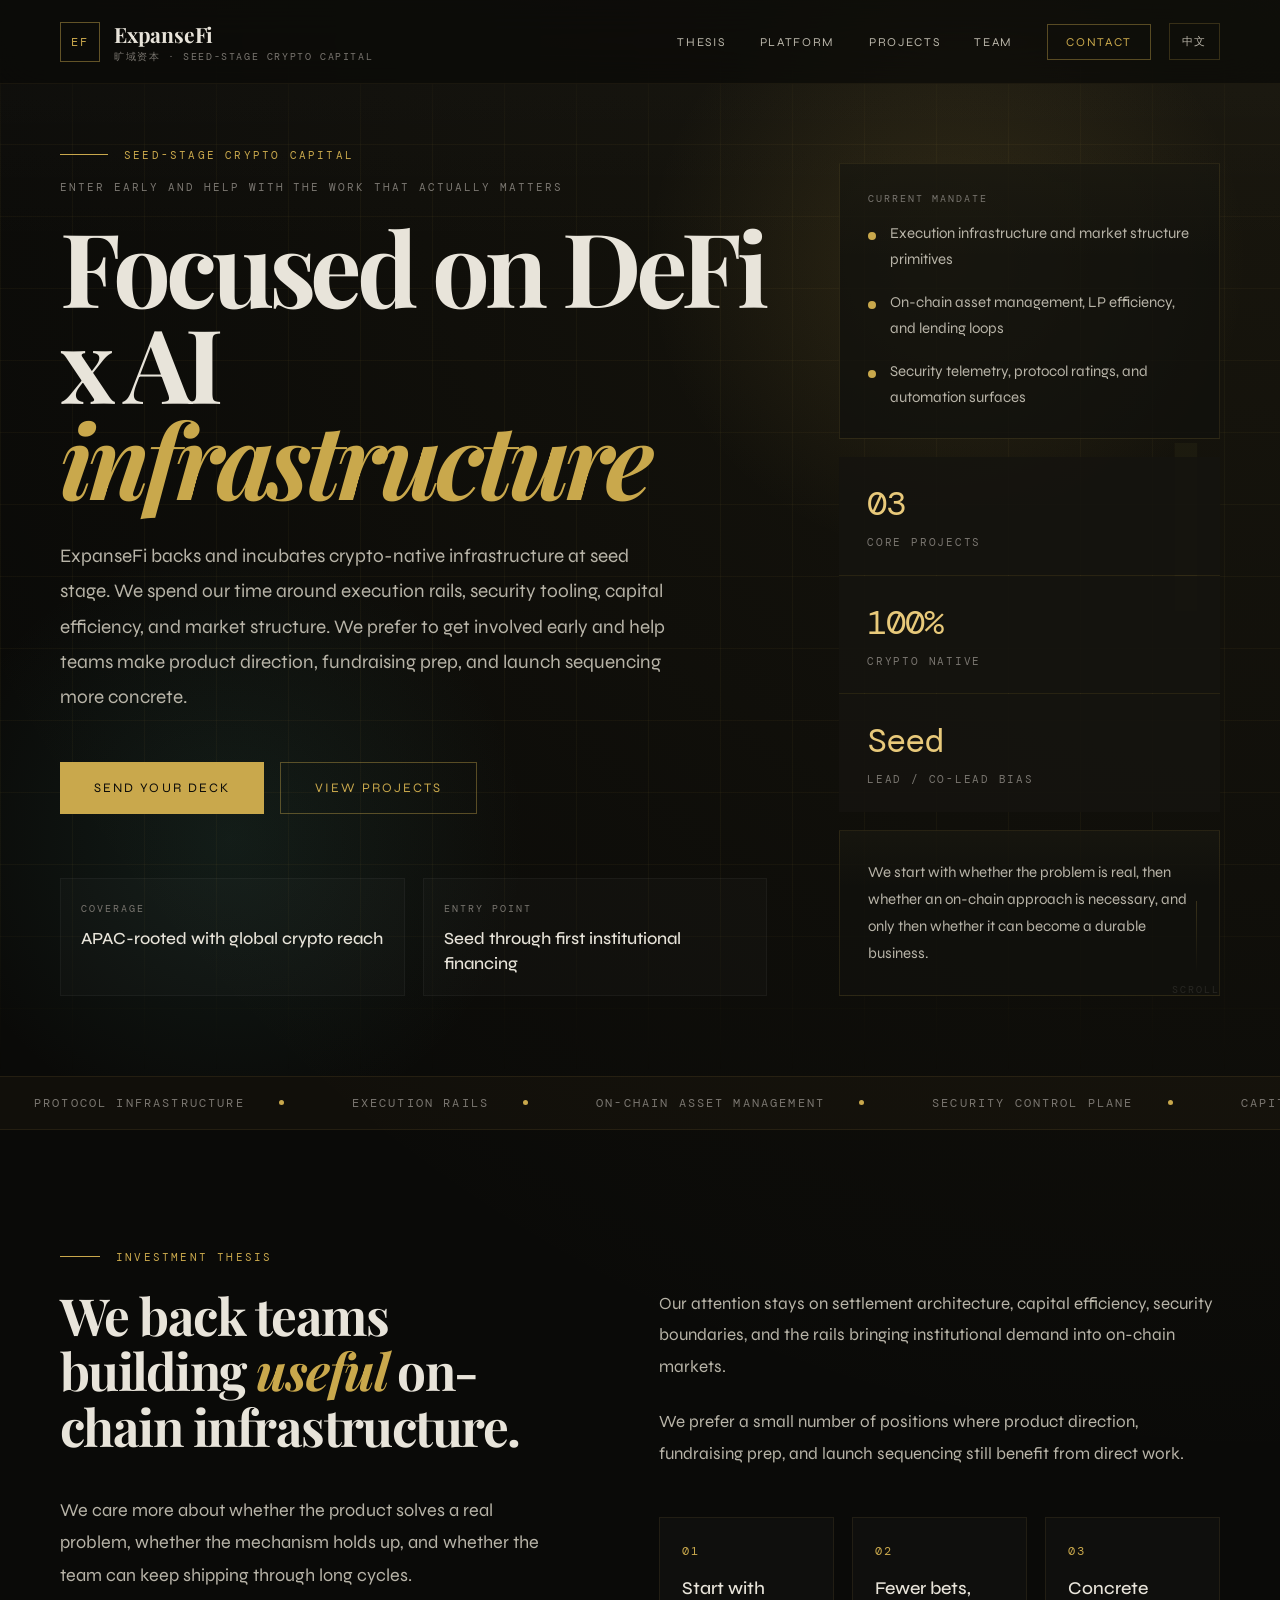
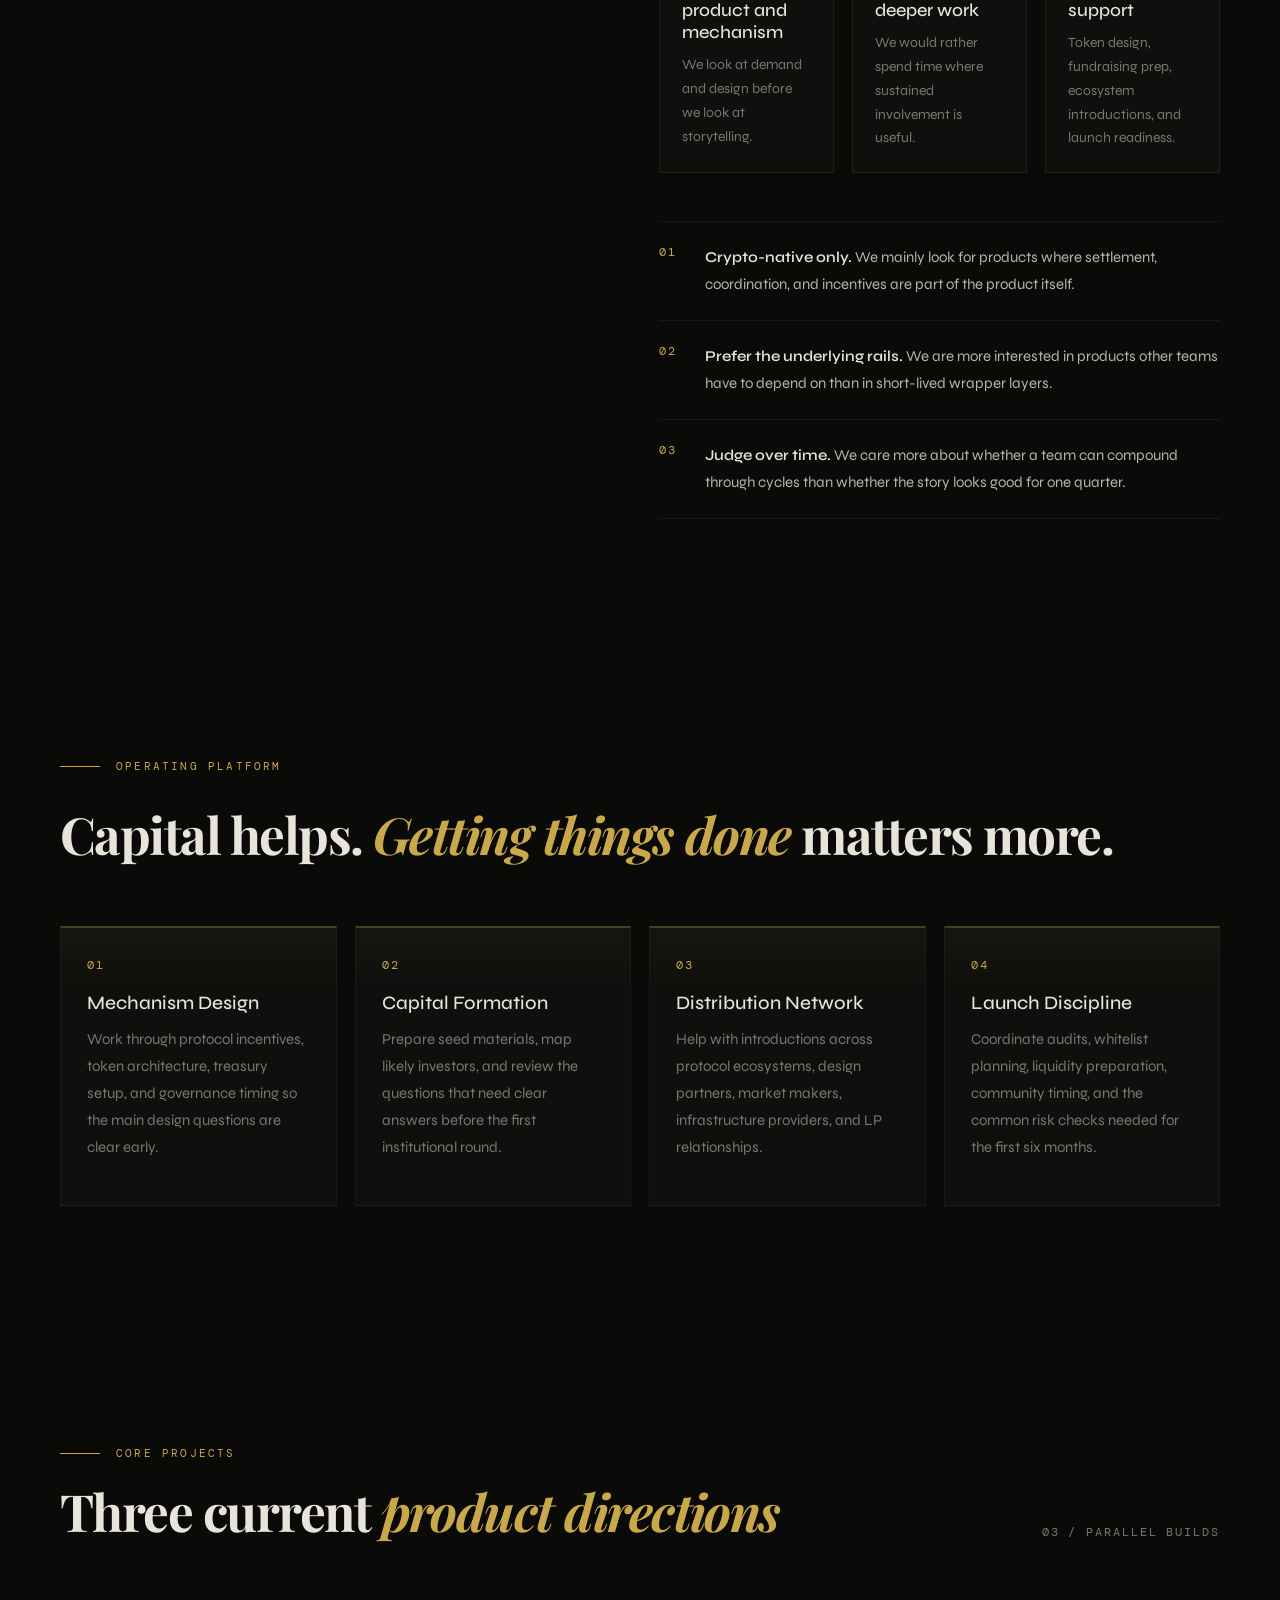
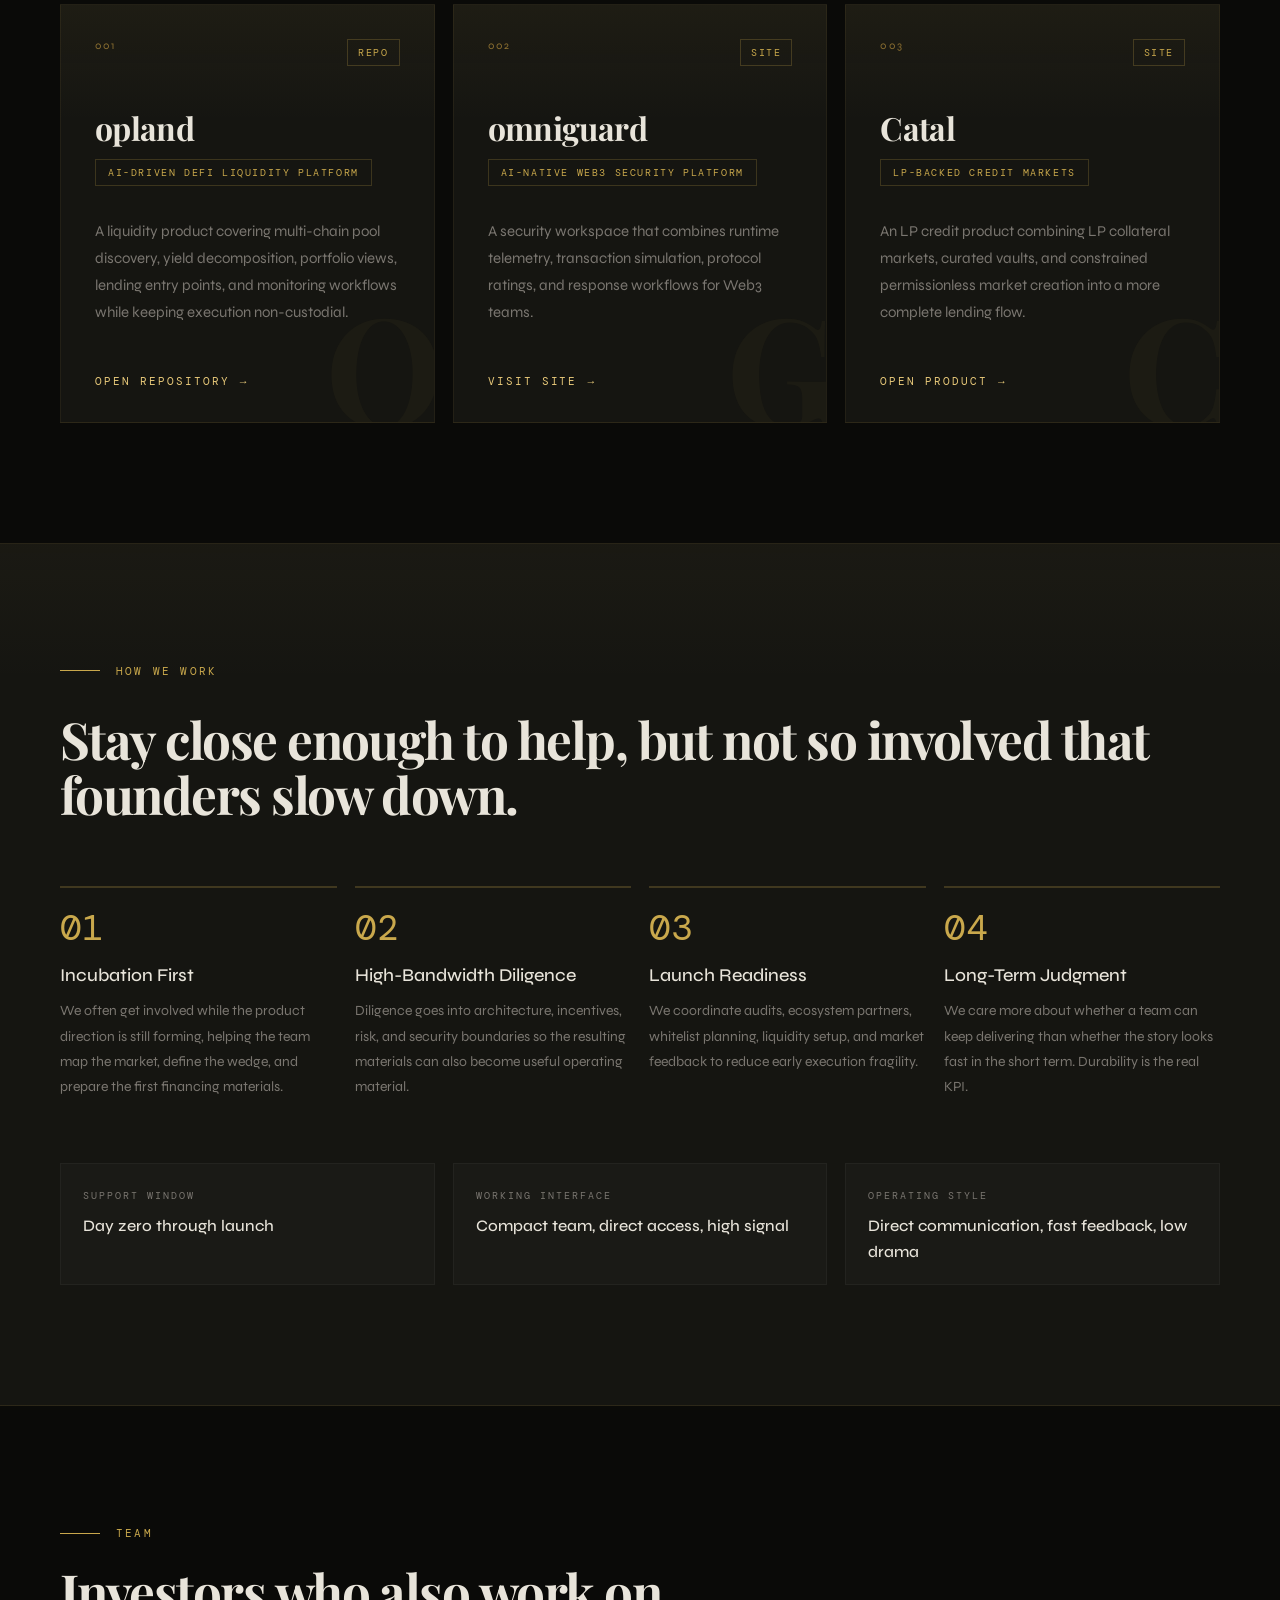
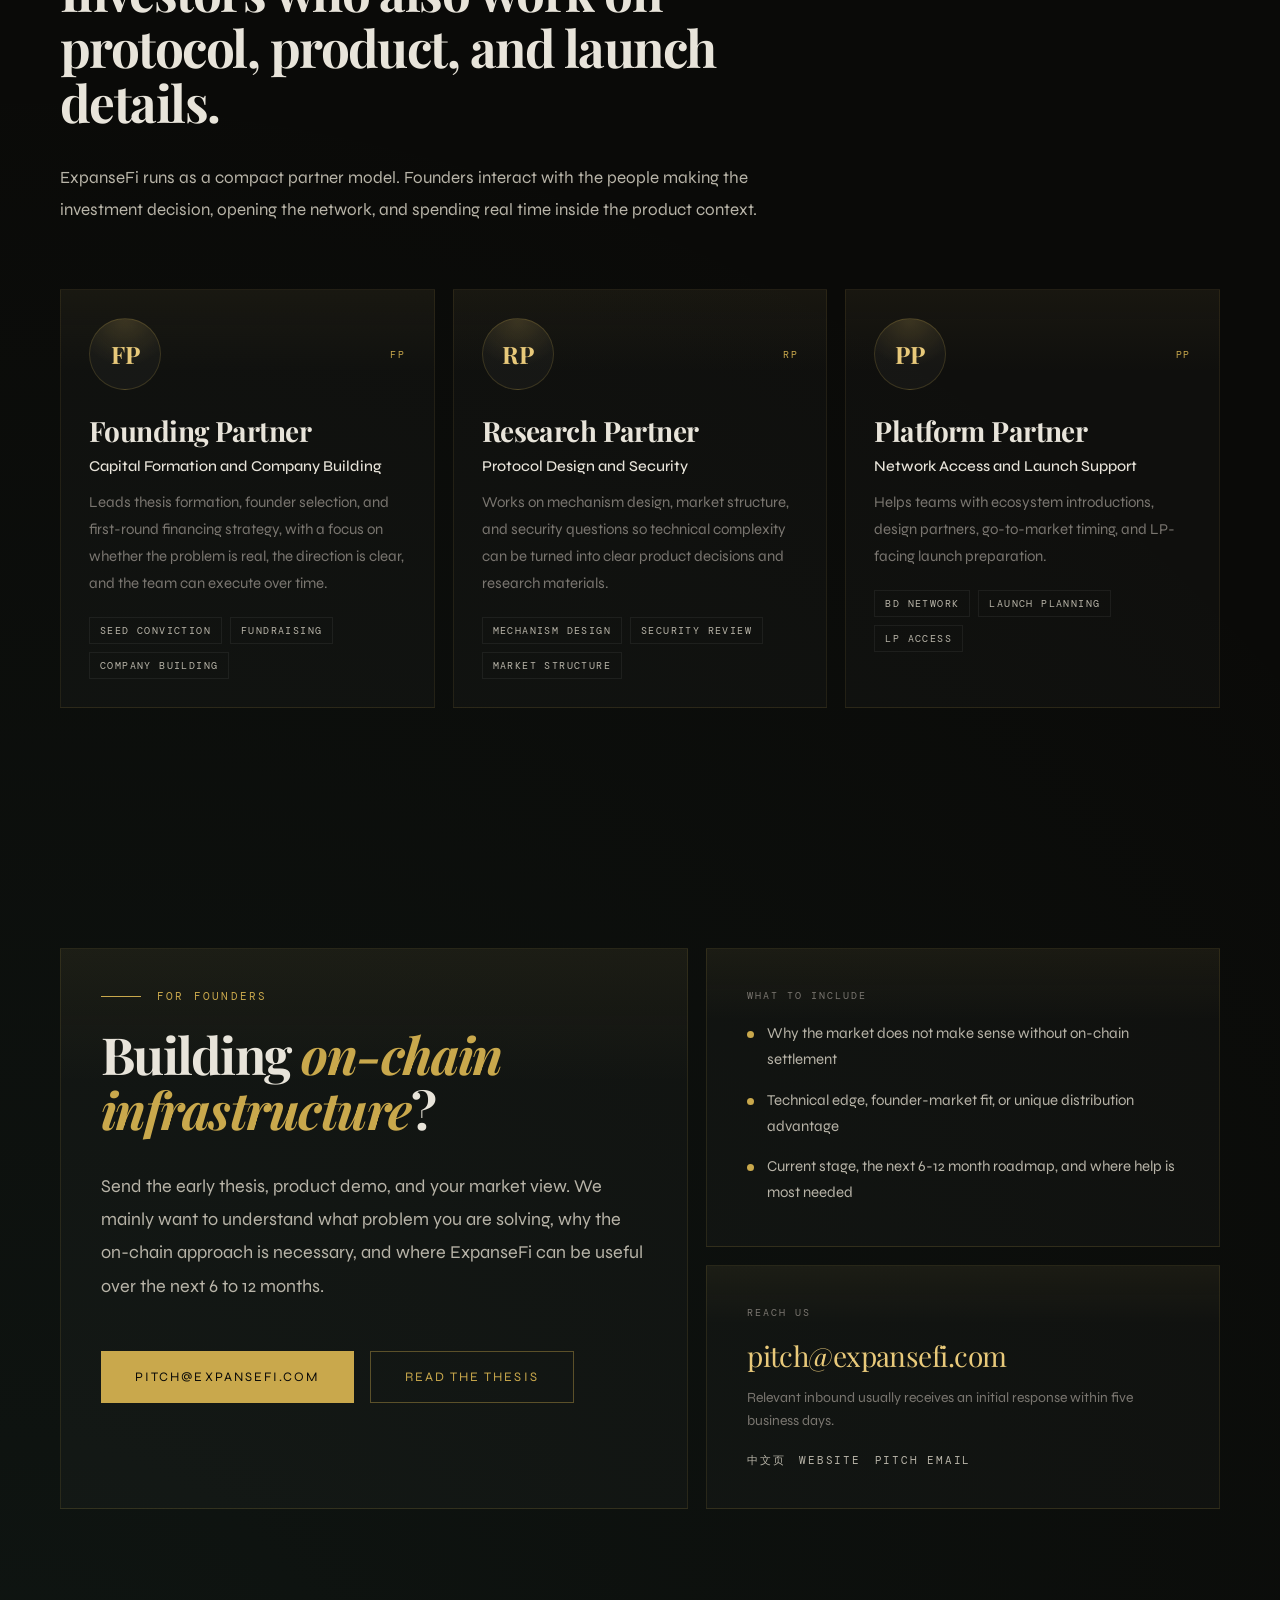
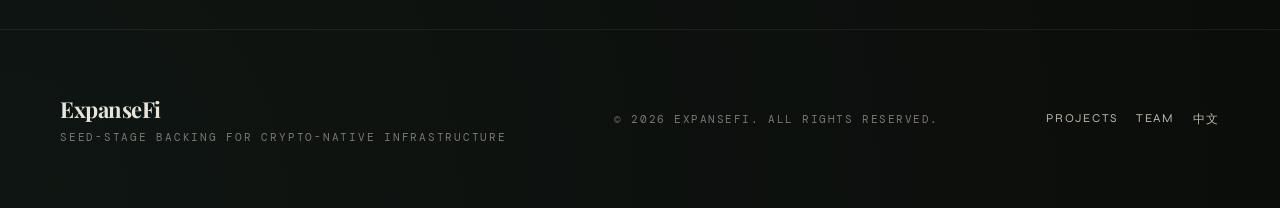
==== en/index.html @ fa027869 "Refine site copy and clean up english route" ====
<!DOCTYPE html>
<html lang="en">
<head>
  <meta charset="UTF-8" />
  <meta name="viewport" content="width=device-width, initial-scale=1.0" />
  <meta
    name="description"
    content="ExpanseFi is a seed-stage investor and incubation partner focused on crypto-native infrastructure, with a clear view on what it backs and how it helps."
  />
  <meta name="theme-color" content="#0A0A08" />
  <meta property="og:title" content="ExpanseFi | English Showcase" />
  <meta
    property="og:description"
    content="Seed-stage backing for crypto-native infrastructure, including focus areas, operating support, and core projects."
  />
  <meta property="og:type" content="website" />
  <meta property="og:url" content="https://www.expansefi.com/en/" />
  <meta name="twitter:card" content="summary_large_image" />
  <meta
    name="twitter:description"
    content="Seed-stage capital and operator support for crypto-native infrastructure founders from ExpanseFi."
  />
  <title>ExpanseFi | Seed-Stage Backing for Crypto-Native Infrastructure</title>
  <link rel="canonical" href="https://www.expansefi.com/en/" />
  <link rel="alternate" hreflang="zh-CN" href="https://www.expansefi.com/" />
  <link rel="alternate" hreflang="en" href="https://www.expansefi.com/en/" />
  <link rel="alternate" hreflang="x-default" href="https://www.expansefi.com/" />
  <link rel="icon" href="../favicon.svg" type="image/svg+xml" />
  <link rel="preconnect" href="https://fonts.googleapis.com" />
  <link rel="preconnect" href="https://fonts.gstatic.com" crossorigin />
  <link rel="stylesheet" href="../tokens.css" />
  <link rel="stylesheet" href="../global.css" />
  <link rel="stylesheet" href="../animations.css" />
</head>
<body>
  <div id="cursor" aria-hidden="true"></div>
  <div id="cursor-ring" aria-hidden="true"></div>

  <nav id="navbar" class="navbar" aria-label="Primary navigation">
    <a href="#hero" class="logo">
      <span class="logo-mark">EF</span>
      <span class="logo-text">
        <strong>ExpanseFi</strong>
        <small>旷域资本 · Seed-Stage Crypto Capital</small>
      </span>
    </a>

    <div class="nav-tools">
      <div class="nav-links" id="nav-links">
        <a href="#thesis" data-nav-link>Thesis</a>
        <a href="#platform" data-nav-link>Platform</a>
        <a href="#portfolio" data-nav-link>Projects</a>
        <a href="#team" data-nav-link>Team</a>
        <a href="#contact" class="nav-cta" data-nav-link>Contact</a>
      </div>
      <a href="../" class="lang-switch" lang="zh-CN">中文</a>
    </div>

    <button
      class="nav-hamburger"
      type="button"
      aria-label="Open menu"
      aria-controls="mobile-menu"
      aria-expanded="false"
      data-label-open="Open menu"
      data-label-close="Close menu"
    >
      <span></span>
      <span></span>
      <span></span>
    </button>
  </nav>

  <div class="mobile-menu" id="mobile-menu" hidden>
    <div class="mobile-menu-inner">
      <div class="mobile-menu-top">
        <span class="mobile-menu-label">Navigation</span>
        <button class="mobile-menu-close" type="button" aria-label="Close menu">Close</button>
      </div>
      <div class="mobile-menu-links">
        <a href="#thesis" data-mobile-link>Thesis</a>
        <a href="#platform" data-mobile-link>Platform</a>
        <a href="#portfolio" data-mobile-link>Projects</a>
        <a href="#team" data-mobile-link>Team</a>
        <a href="#contact" data-mobile-link>Contact</a>
      </div>
      <div class="mobile-menu-footer">
        <span class="mobile-menu-label">Language</span>
        <a href="../" class="mobile-menu-lang" lang="zh-CN">中文</a>
      </div>
    </div>
  </div>

  <main>
    <section id="hero" class="hero">
      <div class="hero-bg" aria-hidden="true"></div>
      <div class="hero-grid" aria-hidden="true"></div>
      <div class="hero-watermark" aria-hidden="true">Ⅰ</div>

      <div class="hero-shell">
        <div class="hero-copy">
          <div class="tag fade-in d1">Seed-Stage Crypto Capital</div>
          <p class="hero-kicker fade-in d1">Enter early and help with the work that actually matters</p>
          <h1 class="hero-title fade-in d2">
            Focused on DeFi x AI<br />
            <em>infrastructure</em>
          </h1>
          <p class="hero-lead fade-in d3">
            ExpanseFi backs and incubates crypto-native infrastructure at seed stage. We spend
            our time around execution rails, security tooling, capital efficiency, and market
            structure. We prefer to get involved early and help teams make product direction,
            fundraising prep, and launch sequencing more concrete.
          </p>

          <div class="hero-actions fade-in d4">
            <a href="#contact" class="btn-primary">Send Your Deck</a>
            <a href="#portfolio" class="btn-outline">View Projects</a>
          </div>

          <div class="hero-notes fade-in d5">
            <div class="hero-note">
              <span class="hero-note-label">Coverage</span>
              <strong>APAC-rooted with global crypto reach</strong>
            </div>
            <div class="hero-note">
              <span class="hero-note-label">Entry Point</span>
              <strong>Seed through first institutional financing</strong>
            </div>
          </div>
        </div>

        <aside class="hero-rail fade-in d4" aria-label="Current mandate">
          <div class="rail-panel">
            <div class="mini-label">Current Mandate</div>
            <ul class="focus-list">
              <li>Execution infrastructure and market structure primitives</li>
              <li>On-chain asset management, LP efficiency, and lending loops</li>
              <li>Security telemetry, protocol ratings, and automation surfaces</li>
            </ul>
          </div>

          <div class="hero-stats">
            <div class="stat">
              <span class="stat-num" data-portfolio-count>03</span>
              <span class="stat-label">Core Projects</span>
            </div>
            <div class="stat-divider" aria-hidden="true"></div>
            <div class="stat">
              <span class="stat-num">100%</span>
              <span class="stat-label">Crypto Native</span>
            </div>
            <div class="stat-divider" aria-hidden="true"></div>
            <div class="stat">
              <span class="stat-num">Seed</span>
              <span class="stat-label">Lead / Co-Lead Bias</span>
            </div>
          </div>

          <div class="rail-panel rail-panel-quote">
            <p>
              We start with whether the problem is real, then whether an on-chain approach is
              necessary, and only then whether it can become a durable business.
            </p>
          </div>
        </aside>
      </div>

      <div class="hero-scroll fade-in d5" aria-hidden="true">
        <div class="scroll-line"></div>
        <span>Scroll</span>
      </div>
    </section>

    <div class="marquee-wrap" aria-hidden="true">
      <div class="marquee-track" id="marquee-track"></div>
    </div>

    <section id="thesis" class="section thesis-section">
      <div class="section-label reveal">Investment Thesis</div>
      <div class="thesis-grid">
        <div class="thesis-left reveal">
          <h2>We back teams building <em>useful</em> on-chain infrastructure.</h2>
          <p class="thesis-pull">
            We care more about whether the product solves a real problem, whether the mechanism
            holds up, and whether the team can keep shipping through long cycles.
          </p>
        </div>

        <div class="thesis-right">
          <p class="reveal delay-1">
            Our attention stays on settlement architecture, capital efficiency, security boundaries,
            and the rails bringing institutional demand into on-chain markets.
          </p>
          <p class="reveal delay-2">
            We prefer a small number of positions where product direction, fundraising prep, and
            launch sequencing still benefit from direct work.
          </p>

          <div class="thesis-matrix">
            <article class="matrix-card reveal delay-1">
              <span class="matrix-num">01</span>
              <h3>Start with product and mechanism</h3>
              <p>We look at demand and design before we look at storytelling.</p>
            </article>
            <article class="matrix-card reveal delay-2">
              <span class="matrix-num">02</span>
              <h3>Fewer bets, deeper work</h3>
              <p>We would rather spend time where sustained involvement is useful.</p>
            </article>
            <article class="matrix-card reveal delay-3">
              <span class="matrix-num">03</span>
              <h3>Concrete support</h3>
              <p>Token design, fundraising prep, ecosystem introductions, and launch readiness.</p>
            </article>
          </div>

          <div class="principles reveal">
            <div class="principle">
              <span class="pnum">01</span>
              <span class="ptext">
                <strong>Crypto-native only.</strong> We mainly look for products where settlement,
                coordination, and incentives are part of the product itself.
              </span>
            </div>
            <div class="principle">
              <span class="pnum">02</span>
              <span class="ptext">
                <strong>Prefer the underlying rails.</strong> We are more interested in products
                other teams have to depend on than in short-lived wrapper layers.
              </span>
            </div>
            <div class="principle">
              <span class="pnum">03</span>
              <span class="ptext">
                <strong>Judge over time.</strong> We care more about whether a team can compound
                through cycles than whether the story looks good for one quarter.
              </span>
            </div>
          </div>
        </div>
      </div>
    </section>

    <section id="platform" class="section platform-section">
      <div class="platform-header">
        <div class="section-label reveal">Operating Platform</div>
        <h2 class="section-title reveal">
          Capital helps. <em>Getting things done</em> matters more.
        </h2>
      </div>

      <div class="platform-grid">
        <article class="platform-card reveal">
          <span class="platform-num">01</span>
          <h3>Mechanism Design</h3>
          <p>Work through protocol incentives, token architecture, treasury setup, and governance timing so the main design questions are clear early.</p>
        </article>
        <article class="platform-card reveal delay-1">
          <span class="platform-num">02</span>
          <h3>Capital Formation</h3>
          <p>Prepare seed materials, map likely investors, and review the questions that need clear answers before the first institutional round.</p>
        </article>
        <article class="platform-card reveal delay-2">
          <span class="platform-num">03</span>
          <h3>Distribution Network</h3>
          <p>Help with introductions across protocol ecosystems, design partners, market makers, infrastructure providers, and LP relationships.</p>
        </article>
        <article class="platform-card reveal delay-3">
          <span class="platform-num">04</span>
          <h3>Launch Discipline</h3>
          <p>Coordinate audits, whitelist planning, liquidity preparation, community timing, and the common risk checks needed for the first six months.</p>
        </article>
      </div>
    </section>

    <section id="portfolio" class="section portfolio-section">
      <div class="portfolio-header">
        <div>
          <div class="section-label reveal">Core Projects</div>
          <h2 class="reveal">Three current <em>product directions</em></h2>
        </div>
        <span class="portfolio-count reveal" data-portfolio-summary>03 / Parallel Builds</span>
      </div>
      <div class="portfolio-grid" id="portfolio-grid"></div>
    </section>

    <section id="approach" class="section approach-section">
      <div class="approach-header">
        <div class="section-label reveal">How We Work</div>
        <h2 class="section-title reveal">
          Stay close enough to help, but not so involved that founders slow down.
        </h2>
      </div>

      <div class="approach-grid" id="approach-grid"></div>

      <div class="support-strip reveal">
        <div class="support-card">
          <span class="support-label">Support Window</span>
          <strong>Day zero through launch</strong>
        </div>
        <div class="support-card">
          <span class="support-label">Working Interface</span>
          <strong>Compact team, direct access, high signal</strong>
        </div>
        <div class="support-card">
          <span class="support-label">Operating Style</span>
          <strong>Direct communication, fast feedback, low drama</strong>
        </div>
      </div>
    </section>

    <section id="team" class="section team-section">
      <div class="team-header">
        <div class="section-label reveal">Team</div>
        <h2 class="section-title reveal">Investors who also work on protocol, product, and launch details.</h2>
        <p class="team-copy reveal delay-1">
          ExpanseFi runs as a compact partner model. Founders interact with the people making
          the investment decision, opening the network, and spending real time inside the product context.
        </p>
      </div>
      <div class="team-grid" id="team-grid"></div>
    </section>

    <section id="contact" class="section contact-section">
      <div class="contact-panel reveal">
        <div class="section-label">For Founders</div>
        <h2 class="section-title">
          Building <em>on-chain infrastructure</em>?
        </h2>
        <p class="contact-copy">
          Send the early thesis, product demo, and your market view. We mainly want to understand
          what problem you are solving, why the on-chain approach is necessary, and where ExpanseFi
          can be useful over the next 6 to 12 months.
        </p>
        <div class="contact-actions">
          <a href="mailto:pitch@expansefi.com" class="btn-primary">pitch@expansefi.com</a>
          <a href="#thesis" class="btn-outline">Read the Thesis</a>
        </div>
      </div>

      <aside class="contact-sidebar reveal delay-1">
        <div class="contact-card">
          <div class="mini-label">What To Include</div>
          <ul class="contact-list">
            <li>Why the market does not make sense without on-chain settlement</li>
            <li>Technical edge, founder-market fit, or unique distribution advantage</li>
            <li>Current stage, the next 6-12 month roadmap, and where help is most needed</li>
          </ul>
        </div>

        <div class="contact-card">
          <div class="mini-label">Reach Us</div>
          <a class="contact-mail" href="mailto:pitch@expansefi.com">pitch@expansefi.com</a>
          <p class="contact-meta">
            Relevant inbound usually receives an initial response within five business days.
          </p>
          <div class="contact-links">
            <a href="../">中文页</a>
            <a href="https://www.expansefi.com/en/" target="_blank" rel="noopener noreferrer">Website</a>
            <a href="mailto:pitch@expansefi.com">Pitch Email</a>
          </div>
        </div>
      </aside>
    </section>
  </main>

  <footer>
    <div class="footer-brand">
      <div class="footer-logo">ExpanseFi</div>
      <p class="footer-tagline">Seed-stage backing for crypto-native infrastructure</p>
    </div>
    <div class="footer-copy">© <span data-current-year></span> ExpanseFi. All rights reserved.</div>
    <div class="footer-links">
      <a href="#portfolio">Projects</a>
      <a href="#team">Team</a>
      <a href="../">中文</a>
    </div>
  </footer>

  <script src="../cursor.js" defer></script>
  <script src="../marquee.js" defer></script>
  <script src="../portfolio.js" defer></script>
  <script src="../approach.js" defer></script>
  <script src="../team.js" defer></script>
  <script src="../scroll.js" defer></script>
</body>
</html>
---- tokens.css ----
:root {
  /* Colors */
  --gold: #c9a84c;
  --gold-light: #e8c97a;
  --gold-dim: #8a6e30;
  --gold-subtle: rgba(201, 168, 76, 0.12);
  --gold-hover: rgba(201, 168, 76, 0.24);
  --ink: #0a0a08;
  --ink-2: #151511;
  --ink-3: #1d1d18;
  --ink-4: #292922;
  --text-primary: #e8e4da;
  --text-muted: #b8b4a8;
  --text-dim: #7a7670;
  --accent-teal: #4a9b8a;

  /* Typography */
  --font-display: "Playfair Display", Georgia, serif;
  --font-sans: "Syne", "Helvetica Neue", Helvetica, Arial, sans-serif;
  --font-mono: "DM Mono", "SFMono-Regular", "Fira Code", monospace;

  /* Layout */
  --container-max: 1280px;
  --section-pad-x: 60px;
  --nav-height: 84px;

  /* Spacing */
  --space-1: 8px;
  --space-2: 16px;
  --space-3: 24px;
  --space-4: 32px;
  --space-5: 40px;
  --space-6: 48px;
  --space-8: 64px;
  --space-10: 80px;
  --space-12: 96px;
  --space-15: 120px;
  --space-20: 160px;

  /* Borders */
  --border-subtle: 1px solid rgba(201, 168, 76, 0.1);
  --border-dim: 1px solid rgba(201, 168, 76, 0.2);
  --border-mid: 1px solid rgba(255, 255, 255, 0.06);

  /* Motion */
  --ease-out: cubic-bezier(0.16, 1, 0.3, 1);
  --ease-in: cubic-bezier(0.55, 0, 1, 0.45);
  --duration-fast: 0.15s;
  --duration-base: 0.25s;
  --duration-slow: 0.45s;
}

@media (max-width: 1024px) {
  :root {
    --section-pad-x: 40px;
  }
}

@media (max-width: 768px) {
  :root {
    --section-pad-x: 24px;
    --nav-height: 72px;
  }
}
---- global.css ----
/* ============================================
   EXPANSEFI — Global Styles
   ============================================ */

@import url('https://fonts.googleapis.com/css2?family=Playfair+Display:ital,wght@0,500;0,700;1,400;1,700&family=DM+Mono:wght@300;400;500&family=Syne:wght@400;500;700;800&display=swap');

/* Reset */
*,
*::before,
*::after {
  margin: 0;
  padding: 0;
  box-sizing: border-box;
}

html {
  font-size: 16px;
  scroll-behavior: smooth;
}

body {
  background:
    radial-gradient(circle at top right, rgba(201, 168, 76, 0.08), transparent 22%),
    radial-gradient(circle at bottom left, rgba(74, 155, 138, 0.08), transparent 26%),
    var(--ink);
  color: var(--text-primary);
  font-family: var(--font-sans);
  min-height: 100vh;
  overflow-x: hidden;
  cursor: none;
  -webkit-font-smoothing: antialiased;
  text-rendering: optimizeLegibility;
}

body.menu-open {
  overflow: hidden;
}

a {
  color: inherit;
  text-decoration: none;
}

img {
  display: block;
  max-width: 100%;
}

button,
input,
textarea,
select {
  font: inherit;
}

button {
  background: none;
  border: none;
  cursor: none;
}

main {
  position: relative;
  z-index: 1;
}

section[id] {
  scroll-margin-top: calc(var(--nav-height) + 32px);
}

/* Shared */
.section {
  width: min(100%, var(--container-max));
  margin: 0 auto;
  padding: var(--space-15) var(--section-pad-x);
}

.section-label,
.tag,
.mini-label,
.support-label,
.hero-note-label {
  font-family: var(--font-mono);
  text-transform: uppercase;
  letter-spacing: 0.2em;
}

.section-label {
  display: flex;
  align-items: center;
  gap: 16px;
  margin-bottom: var(--space-3);
  color: var(--gold);
  font-size: 11px;
}

.section-label::before {
  content: "";
  width: 40px;
  height: 1px;
  background: var(--gold);
}

.section-title {
  font-family: var(--font-display);
  font-size: clamp(38px, 4vw, 58px);
  font-weight: 700;
  letter-spacing: -0.03em;
  line-height: 1.08;
}

.section-title em {
  color: var(--gold);
  font-style: italic;
}

.mini-label,
.support-label,
.hero-note-label {
  color: var(--text-dim);
  font-size: 10px;
}

/* Cursor */
#cursor,
#cursor-ring {
  position: fixed;
  left: 0;
  top: 0;
  pointer-events: none;
  z-index: 9999;
}

#cursor {
  width: 10px;
  height: 10px;
  border-radius: 50%;
  background: var(--gold);
  mix-blend-mode: difference;
  transition: transform var(--duration-fast) ease;
}

#cursor-ring {
  width: 36px;
  height: 36px;
  border: 1px solid var(--gold);
  border-radius: 50%;
  opacity: 0.55;
  z-index: 9998;
  transition:
    transform var(--duration-base) ease,
    opacity var(--duration-base) ease,
    border-color var(--duration-base) ease;
}

/* Navigation */
.navbar {
  position: fixed;
  inset: 0 0 auto;
  z-index: 100;
  height: var(--nav-height);
  padding: 0 var(--section-pad-x);
  display: flex;
  align-items: center;
  justify-content: space-between;
  background: rgba(10, 10, 8, 0.72);
  border-bottom: 1px solid rgba(201, 168, 76, 0.08);
  backdrop-filter: blur(26px);
  -webkit-backdrop-filter: blur(26px);
}

.logo {
  display: inline-flex;
  align-items: center;
  gap: 14px;
}

.logo-mark {
  width: 40px;
  height: 40px;
  border: 1px solid rgba(201, 168, 76, 0.46);
  display: inline-flex;
  align-items: center;
  justify-content: center;
  color: var(--gold);
  font-family: var(--font-mono);
  font-size: 12px;
  letter-spacing: 0.16em;
}

.logo-text {
  display: flex;
  flex-direction: column;
  gap: 2px;
}

.logo-text strong {
  font-family: var(--font-display);
  font-size: 21px;
  font-weight: 700;
  letter-spacing: -0.01em;
}

.logo-text small {
  color: var(--text-dim);
  font-family: var(--font-mono);
  font-size: 10px;
  letter-spacing: 0.16em;
  text-transform: uppercase;
}

.nav-links {
  display: flex;
  align-items: center;
  gap: 34px;
}

.nav-tools {
  display: flex;
  align-items: center;
  gap: 18px;
}

.nav-links a,
.mobile-menu-links a,
.footer-links a {
  color: var(--text-muted);
  font-size: 12px;
  letter-spacing: 0.14em;
  text-transform: uppercase;
  transition:
    color var(--duration-base),
    opacity var(--duration-base),
    border-color var(--duration-base),
    background var(--duration-base);
}

.nav-links a:hover,
.nav-links a.is-active,
.mobile-menu-links a:hover,
.footer-links a:hover {
  color: var(--gold);
}

.nav-cta {
  padding: 10px 18px;
  border: 1px solid rgba(201, 168, 76, 0.4);
  color: var(--gold) !important;
}

.nav-cta:hover,
.nav-cta.is-active {
  background: rgba(201, 168, 76, 0.08);
}

.lang-switch,
.mobile-menu-lang {
  display: inline-flex;
  align-items: center;
  justify-content: center;
  min-width: 48px;
  padding: 10px 12px;
  border: 1px solid rgba(201, 168, 76, 0.22);
  color: var(--text-muted);
  font-family: var(--font-mono);
  font-size: 11px;
  letter-spacing: 0.14em;
  text-transform: uppercase;
  transition:
    color var(--duration-base),
    border-color var(--duration-base),
    background var(--duration-base);
}

.lang-switch:hover,
.mobile-menu-lang:hover {
  color: var(--gold);
  border-color: rgba(201, 168, 76, 0.48);
  background: rgba(201, 168, 76, 0.06);
}

.nav-hamburger {
  display: none;
  flex-direction: column;
  gap: 5px;
  width: 38px;
  height: 38px;
  align-items: center;
  justify-content: center;
}

.nav-hamburger span {
  width: 20px;
  height: 1.5px;
  background: var(--text-primary);
  transition:
    transform var(--duration-base) var(--ease-out),
    opacity var(--duration-base) var(--ease-out);
}

.nav-hamburger[aria-expanded="true"] span:nth-child(1) {
  transform: translateY(6.5px) rotate(45deg);
}

.nav-hamburger[aria-expanded="true"] span:nth-child(2) {
  opacity: 0;
}

.nav-hamburger[aria-expanded="true"] span:nth-child(3) {
  transform: translateY(-6.5px) rotate(-45deg);
}

.mobile-menu {
  position: fixed;
  inset: var(--nav-height) 0 0;
  z-index: 95;
  padding: 0 var(--section-pad-x) var(--space-6);
  background:
    linear-gradient(180deg, rgba(201, 168, 76, 0.04), transparent 18%),
    rgba(10, 10, 8, 0.985);
  border-top: 1px solid rgba(201, 168, 76, 0.08);
  backdrop-filter: blur(18px);
  -webkit-backdrop-filter: blur(18px);
}

.mobile-menu[hidden] {
  display: none;
}

.mobile-menu-inner {
  height: 100%;
  padding: 24px 0 0;
  display: flex;
  flex-direction: column;
  gap: 36px;
}

.mobile-menu-top {
  display: flex;
  align-items: center;
  justify-content: space-between;
}

.mobile-menu-label,
.mobile-menu-close {
  color: var(--text-dim);
  font-family: var(--font-mono);
  font-size: 11px;
  letter-spacing: 0.16em;
  text-transform: uppercase;
}

.mobile-menu-links {
  display: grid;
  gap: 18px;
}

.mobile-menu-links a {
  font-family: var(--font-display);
  font-size: clamp(34px, 8vw, 48px);
  letter-spacing: -0.02em;
  text-transform: none;
  color: var(--text-primary);
}

.mobile-menu-footer {
  margin-top: auto;
  padding-top: 24px;
  border-top: 1px solid rgba(201, 168, 76, 0.08);
  display: flex;
  align-items: center;
  justify-content: space-between;
  gap: 16px;
}

/* Hero */
.hero {
  position: relative;
  min-height: 100vh;
  padding: calc(var(--nav-height) + 56px) var(--section-pad-x) var(--space-10);
  display: flex;
  align-items: stretch;
  overflow: clip;
}

.hero-bg {
  position: absolute;
  inset: 0;
  background:
    radial-gradient(circle at 74% 24%, rgba(201, 168, 76, 0.14), transparent 24%),
    radial-gradient(circle at 18% 78%, rgba(74, 155, 138, 0.12), transparent 22%),
    linear-gradient(180deg, rgba(255, 255, 255, 0.02), transparent 24%);
  pointer-events: none;
}

.hero-grid {
  position: absolute;
  inset: 0;
  background-image:
    linear-gradient(rgba(201, 168, 76, 0.05) 1px, transparent 1px),
    linear-gradient(90deg, rgba(201, 168, 76, 0.05) 1px, transparent 1px);
  background-size: 72px 72px;
  mask-image: linear-gradient(180deg, transparent 0%, black 14%, black 82%, transparent 100%);
  pointer-events: none;
}

.hero-watermark {
  position: absolute;
  right: max(var(--section-pad-x), calc((100vw - var(--container-max)) / 2 + var(--section-pad-x)));
  top: 48%;
  transform: translateY(-50%);
  font-family: var(--font-display);
  font-size: clamp(180px, 18vw, 280px);
  line-height: 1;
  color: rgba(201, 168, 76, 0.05);
  pointer-events: none;
}

.hero-shell {
  position: relative;
  z-index: 1;
  width: min(100%, var(--container-max));
  margin: 0 auto;
  display: grid;
  grid-template-columns: minmax(0, 1.3fr) minmax(320px, 0.7fr);
  align-items: end;
  gap: 72px;
}

.hero-copy {
  max-width: 760px;
}

.tag {
  display: inline-flex;
  align-items: center;
  gap: 16px;
  margin-bottom: 18px;
  color: var(--gold);
  font-size: 11px;
}

.tag::before {
  content: "";
  width: 48px;
  height: 1px;
  background: var(--gold);
}

.hero-kicker {
  color: var(--text-dim);
  font-family: var(--font-mono);
  font-size: 11px;
  letter-spacing: 0.18em;
  text-transform: uppercase;
  margin-bottom: var(--space-3);
}

.hero-title {
  font-family: var(--font-display);
  font-size: clamp(60px, 8vw, 112px);
  line-height: 0.94;
  letter-spacing: -0.05em;
  margin-bottom: var(--space-4);
}

.hero-title em {
  color: var(--gold);
  font-style: italic;
}

.hero-lead {
  max-width: 620px;
  font-size: 19px;
  line-height: 1.85;
  color: var(--text-muted);
}

.hero-actions {
  display: flex;
  flex-wrap: wrap;
  gap: 16px;
  margin-top: var(--space-6);
}

.hero-notes {
  margin-top: var(--space-8);
  display: grid;
  grid-template-columns: repeat(2, minmax(0, 1fr));
  gap: 18px;
}

.hero-note {
  padding: 18px 20px;
  background: rgba(255, 255, 255, 0.02);
  border: 1px solid rgba(255, 255, 255, 0.04);
}

.hero-note strong {
  display: block;
  margin-top: 10px;
  font-size: 17px;
  font-weight: 500;
  line-height: 1.5;
}

.hero-rail {
  display: grid;
  gap: 18px;
}

.rail-panel {
  padding: 28px;
  border: 1px solid rgba(201, 168, 76, 0.12);
  background:
    linear-gradient(180deg, rgba(201, 168, 76, 0.03), transparent 35%),
    rgba(17, 17, 14, 0.78);
  backdrop-filter: blur(12px);
}

.focus-list {
  list-style: none;
  display: grid;
  gap: 18px;
  margin-top: 16px;
}

.focus-list li {
  position: relative;
  padding-left: 22px;
  font-size: 15px;
  line-height: 1.7;
  color: var(--text-muted);
}

.focus-list li::before {
  content: "";
  position: absolute;
  left: 0;
  top: 11px;
  width: 8px;
  height: 8px;
  border-radius: 50%;
  background: var(--gold);
}

.hero-stats {
  display: grid;
  gap: 1px;
  background: rgba(201, 168, 76, 0.12);
}

.stat {
  display: grid;
  gap: 8px;
  padding: 24px 28px;
  background: rgba(17, 17, 14, 0.86);
}

.stat-num {
  color: var(--gold-light);
  font-family: var(--font-mono);
  font-size: clamp(28px, 4vw, 34px);
  letter-spacing: -0.03em;
}

.stat-label {
  color: var(--text-dim);
  font-family: var(--font-mono);
  font-size: 11px;
  letter-spacing: 0.16em;
  text-transform: uppercase;
  line-height: 1.5;
}

.stat-divider {
  display: none;
}

.rail-panel-quote p {
  color: var(--text-muted);
  font-size: 15px;
  line-height: 1.8;
}

.hero-scroll {
  position: absolute;
  right: var(--section-pad-x);
  bottom: var(--space-10);
  display: flex;
  flex-direction: column;
  align-items: center;
  gap: 10px;
  color: var(--text-dim);
  font-family: var(--font-mono);
  font-size: 10px;
  letter-spacing: 0.2em;
  text-transform: uppercase;
}

.scroll-line {
  width: 1px;
  height: 72px;
  background: linear-gradient(to bottom, var(--gold), transparent);
  animation: scrollPulse 2s ease-in-out infinite;
}

/* Marquee */
.marquee-wrap {
  overflow: hidden;
  border-top: var(--border-subtle);
  border-bottom: var(--border-subtle);
  background: rgba(201, 168, 76, 0.03);
}

.marquee-track {
  display: flex;
  width: max-content;
  white-space: nowrap;
  animation: marquee 34s linear infinite;
}

.marquee-item {
  display: inline-flex;
  align-items: center;
  gap: 34px;
  padding: 18px 34px;
  color: var(--text-dim);
  font-family: var(--font-mono);
  font-size: 12px;
  letter-spacing: 0.18em;
  text-transform: uppercase;
}

.marquee-dot {
  width: 5px;
  height: 5px;
  border-radius: 50%;
  background: var(--gold);
  flex-shrink: 0;
}

/* Thesis */
.thesis-grid {
  display: grid;
  grid-template-columns: minmax(0, 0.95fr) minmax(0, 1.05fr);
  gap: 92px;
}

.thesis-left h2 {
  font-family: var(--font-display);
  font-size: clamp(40px, 4vw, 56px);
  font-weight: 700;
  line-height: 1.08;
  letter-spacing: -0.03em;
}

.thesis-left h2 em {
  color: var(--gold);
  font-style: italic;
}

.thesis-pull {
  margin-top: var(--space-5);
  color: var(--text-muted);
  font-size: 18px;
  line-height: 1.8;
}

.thesis-right > p {
  color: var(--text-muted);
  font-size: 17px;
  line-height: 1.85;
}

.thesis-right > p + p {
  margin-top: var(--space-3);
}

.thesis-matrix {
  display: grid;
  grid-template-columns: repeat(3, minmax(0, 1fr));
  gap: 18px;
  margin-top: var(--space-6);
}

.matrix-card {
  padding: 22px;
  border: 1px solid rgba(201, 168, 76, 0.1);
  background: rgba(255, 255, 255, 0.018);
}

.matrix-num,
.platform-num,
.pnum,
.approach-num {
  color: var(--gold);
  font-family: var(--font-mono);
}

.matrix-num,
.platform-num {
  font-size: 12px;
  letter-spacing: 0.18em;
}

.matrix-card h3 {
  margin-top: 18px;
  margin-bottom: 10px;
  font-size: 18px;
  font-weight: 500;
}

.matrix-card p {
  color: var(--text-dim);
  font-size: 14px;
  line-height: 1.7;
}

.principles {
  margin-top: var(--space-6);
  border-top: var(--border-mid);
}

.principle {
  display: flex;
  align-items: flex-start;
  gap: 18px;
  padding: 22px 0;
  border-bottom: var(--border-mid);
}

.pnum {
  min-width: 28px;
  font-size: 12px;
  letter-spacing: 0.14em;
}

.ptext {
  color: var(--text-muted);
  font-size: 15px;
  line-height: 1.8;
}

.ptext strong {
  color: var(--text-primary);
  font-weight: 600;
}

/* Platform */
.platform-section {
  position: relative;
}

.platform-header {
  display: flex;
  flex-direction: column;
  gap: 10px;
  margin-bottom: var(--space-8);
}

.platform-grid {
  display: grid;
  grid-template-columns: repeat(4, minmax(0, 1fr));
  gap: 18px;
}

.platform-card {
  min-height: 280px;
  padding: 26px;
  border-top: 2px solid rgba(201, 168, 76, 0.3);
  background:
    linear-gradient(180deg, rgba(201, 168, 76, 0.04), transparent 22%),
    rgba(255, 255, 255, 0.02);
  border-left: 1px solid rgba(255, 255, 255, 0.04);
  border-right: 1px solid rgba(255, 255, 255, 0.04);
  border-bottom: 1px solid rgba(255, 255, 255, 0.04);
}

.platform-card h3 {
  margin-top: 18px;
  margin-bottom: 12px;
  font-size: 19px;
  font-weight: 500;
}

.platform-card p {
  color: var(--text-dim);
  font-size: 15px;
  line-height: 1.8;
}

/* Portfolio */
.portfolio-section {
  width: 100%;
  max-width: none;
  padding-left: var(--section-pad-x);
  padding-right: var(--section-pad-x);
}

.portfolio-header,
.portfolio-grid {
  width: min(100%, var(--container-max));
  margin: 0 auto;
}

.portfolio-header {
  display: flex;
  justify-content: space-between;
  align-items: flex-end;
  gap: 24px;
  margin-bottom: var(--space-8);
}

.portfolio-header h2 {
  font-family: var(--font-display);
  font-size: clamp(38px, 4vw, 56px);
  font-weight: 700;
  letter-spacing: -0.03em;
  line-height: 1.08;
}

.portfolio-header h2 em {
  color: var(--gold);
  font-style: italic;
}

.portfolio-count {
  color: var(--text-dim);
  font-family: var(--font-mono);
  font-size: 12px;
  letter-spacing: 0.16em;
  text-transform: uppercase;
}

.portfolio-grid {
  display: grid;
  grid-template-columns: repeat(3, minmax(0, 1fr));
  gap: 18px;
}

.port-card {
  position: relative;
  min-height: 360px;
  display: flex;
  flex-direction: column;
  padding: 34px;
  overflow: hidden;
  background:
    linear-gradient(180deg, rgba(201, 168, 76, 0.05), transparent 28%),
    var(--ink-2);
  border: 1px solid rgba(201, 168, 76, 0.08);
  transition:
    transform var(--duration-slow) var(--ease-out),
    border-color var(--duration-slow) var(--ease-out),
    background var(--duration-slow) var(--ease-out);
}

.port-card::before {
  content: "";
  position: absolute;
  inset: 0 auto auto 0;
  width: 100%;
  height: 2px;
  background: linear-gradient(90deg, var(--gold), transparent);
  opacity: 0;
  transition: opacity var(--duration-slow) var(--ease-out);
}

.port-card:hover {
  transform: translateY(-6px);
  border-color: rgba(201, 168, 76, 0.24);
  background:
    linear-gradient(180deg, rgba(201, 168, 76, 0.08), transparent 30%),
    var(--ink-3);
}

.port-card:hover::before {
  opacity: 1;
}

.port-top {
  display: flex;
  justify-content: space-between;
  align-items: flex-start;
  gap: 20px;
  margin-bottom: var(--space-5);
}

.port-num {
  font-size: 11px;
  letter-spacing: 0.2em;
  color: var(--gold-dim);
}

.port-status {
  padding: 6px 10px;
  border: 1px solid rgba(201, 168, 76, 0.24);
  color: var(--gold);
  font-family: var(--font-mono);
  font-size: 10px;
  letter-spacing: 0.16em;
  text-transform: uppercase;
}

.port-name {
  position: relative;
  z-index: 1;
  font-family: var(--font-display);
  font-size: 32px;
  font-weight: 700;
  letter-spacing: -0.02em;
  margin-bottom: 10px;
}

.port-tag {
  display: inline-flex;
  align-self: flex-start;
  margin-bottom: var(--space-4);
  padding: 6px 12px;
  border: 1px solid rgba(201, 168, 76, 0.22);
  color: var(--gold);
  font-family: var(--font-mono);
  font-size: 10px;
  letter-spacing: 0.16em;
  text-transform: uppercase;
}

.port-desc {
  position: relative;
  z-index: 1;
  color: var(--text-dim);
  font-size: 15px;
  line-height: 1.8;
  margin-bottom: auto;
}

.port-link {
  position: relative;
  z-index: 1;
  margin-top: var(--space-6);
  display: inline-flex;
  align-items: center;
  gap: 10px;
  color: var(--gold-light);
  font-family: var(--font-mono);
  font-size: 11px;
  letter-spacing: 0.18em;
  text-transform: uppercase;
  transition: gap var(--duration-base) var(--ease-out);
}

.port-card:hover .port-link {
  gap: 14px;
}

.port-bg-letter {
  position: absolute;
  right: -10px;
  bottom: -18px;
  font-family: var(--font-display);
  font-size: 150px;
  font-weight: 700;
  line-height: 1;
  color: rgba(201, 168, 76, 0.04);
  user-select: none;
}

/* Approach */
.approach-section {
  width: 100%;
  max-width: none;
  padding-left: var(--section-pad-x);
  padding-right: var(--section-pad-x);
  background:
    linear-gradient(180deg, rgba(201, 168, 76, 0.03), transparent 16%),
    var(--ink-2);
  border-top: var(--border-subtle);
  border-bottom: var(--border-subtle);
}

.approach-header,
.approach-grid,
.support-strip {
  width: min(100%, var(--container-max));
  margin: 0 auto;
}

.approach-header {
  display: flex;
  flex-direction: column;
  gap: 10px;
}

.approach-grid {
  display: grid;
  grid-template-columns: repeat(4, minmax(0, 1fr));
  gap: 18px;
  margin-top: var(--space-8);
}

.approach-item {
  padding-top: 22px;
  border-top: 2px solid rgba(201, 168, 76, 0.24);
}

.approach-num {
  font-size: 36px;
  line-height: 1;
}

.approach-title {
  margin-top: 18px;
  margin-bottom: 12px;
  font-size: 18px;
  font-weight: 500;
}

.approach-desc {
  color: var(--text-dim);
  font-size: 14px;
  line-height: 1.8;
}

.support-strip {
  display: grid;
  grid-template-columns: repeat(3, minmax(0, 1fr));
  gap: 18px;
  margin-top: var(--space-8);
}

.support-card {
  padding: 20px 22px;
  border: 1px solid rgba(255, 255, 255, 0.04);
  background: rgba(255, 255, 255, 0.02);
}

.support-card strong {
  display: block;
  margin-top: 10px;
  font-size: 16px;
  font-weight: 500;
  line-height: 1.6;
}

/* Team */
.team-header {
  max-width: 760px;
}

.team-copy {
  margin-top: var(--space-4);
  color: var(--text-muted);
  font-size: 17px;
  line-height: 1.85;
}

.team-grid {
  display: grid;
  grid-template-columns: repeat(3, minmax(0, 1fr));
  gap: 18px;
  margin-top: var(--space-8);
}

.team-card {
  padding: 28px;
  background:
    linear-gradient(180deg, rgba(201, 168, 76, 0.05), transparent 20%),
    rgba(255, 255, 255, 0.02);
  border: 1px solid rgba(201, 168, 76, 0.1);
}

.team-top {
  display: flex;
  justify-content: space-between;
  align-items: center;
  gap: 16px;
  margin-bottom: 22px;
}

.team-avatar {
  width: 72px;
  height: 72px;
  border-radius: 50%;
  border: 1px solid rgba(201, 168, 76, 0.2);
  display: flex;
  align-items: center;
  justify-content: center;
  background:
    radial-gradient(circle at top, rgba(201, 168, 76, 0.18), transparent 60%),
    rgba(255, 255, 255, 0.03);
  color: var(--gold-light);
  font-family: var(--font-display);
  font-size: 24px;
  font-weight: 700;
}

.team-role-tag {
  color: var(--gold);
  font-family: var(--font-mono);
  font-size: 10px;
  letter-spacing: 0.16em;
  text-transform: uppercase;
}

.team-name {
  font-family: var(--font-display);
  font-size: 28px;
  font-weight: 700;
  letter-spacing: -0.02em;
  margin-bottom: 8px;
}

.team-role {
  color: var(--text-primary);
  font-size: 15px;
  font-weight: 500;
  margin-bottom: 14px;
}

.team-bio {
  color: var(--text-dim);
  font-size: 15px;
  line-height: 1.8;
}

.team-skills {
  display: flex;
  flex-wrap: wrap;
  gap: 8px;
  margin-top: 20px;
}

.team-skills span {
  padding: 6px 10px;
  border: 1px solid rgba(255, 255, 255, 0.06);
  color: var(--text-muted);
  font-family: var(--font-mono);
  font-size: 10px;
  letter-spacing: 0.14em;
  text-transform: uppercase;
}

/* Contact */
.contact-section {
  display: grid;
  grid-template-columns: minmax(0, 1.1fr) minmax(320px, 0.9fr);
  gap: 18px;
}

.contact-panel,
.contact-card {
  padding: clamp(28px, 4vw, 40px);
  background:
    linear-gradient(180deg, rgba(201, 168, 76, 0.06), transparent 24%),
    rgba(255, 255, 255, 0.02);
  border: 1px solid rgba(201, 168, 76, 0.12);
}

.contact-copy {
  margin-top: var(--space-4);
  max-width: 720px;
  color: var(--text-muted);
  font-size: 18px;
  line-height: 1.85;
}

.contact-actions {
  display: flex;
  flex-wrap: wrap;
  gap: 16px;
  margin-top: var(--space-6);
}

.contact-sidebar {
  display: grid;
  gap: 18px;
}

.contact-list {
  list-style: none;
  display: grid;
  gap: 14px;
  margin-top: 18px;
}

.contact-list li {
  position: relative;
  padding-left: 20px;
  color: var(--text-muted);
  font-size: 15px;
  line-height: 1.75;
}

.contact-list li::before {
  content: "";
  position: absolute;
  left: 0;
  top: 11px;
  width: 7px;
  height: 7px;
  border-radius: 50%;
  background: var(--gold);
}

.contact-mail {
  display: inline-block;
  margin-top: 18px;
  color: var(--gold-light);
  font-family: var(--font-display);
  font-size: 28px;
  letter-spacing: -0.02em;
}

.contact-meta {
  margin-top: 12px;
  color: var(--text-dim);
  font-size: 14px;
  line-height: 1.7;
}

.contact-links {
  display: flex;
  flex-wrap: wrap;
  gap: 14px;
  margin-top: 20px;
}

.contact-links a {
  color: var(--text-muted);
  font-family: var(--font-mono);
  font-size: 11px;
  letter-spacing: 0.16em;
  text-transform: uppercase;
}

.contact-links a:hover {
  color: var(--gold);
}

/* Buttons */
.btn-primary,
.btn-outline {
  display: inline-flex;
  align-items: center;
  justify-content: center;
  padding: 16px 34px;
  min-height: 52px;
  font-size: 13px;
  letter-spacing: 0.16em;
  text-transform: uppercase;
  transition:
    background var(--duration-base) var(--ease-out),
    color var(--duration-base) var(--ease-out),
    border-color var(--duration-base) var(--ease-out),
    transform var(--duration-base) var(--ease-out);
}

.btn-primary:hover,
.btn-outline:hover {
  transform: translateY(-2px);
}

.btn-primary {
  background: var(--gold);
  color: var(--ink);
}

.btn-primary:hover {
  background: var(--gold-light);
}

.btn-outline {
  border: 1px solid rgba(201, 168, 76, 0.4);
  color: var(--gold);
}

.btn-outline:hover {
  border-color: rgba(201, 168, 76, 0.7);
  background: rgba(201, 168, 76, 0.06);
}

/* Footer */
footer {
  width: min(100%, var(--container-max));
  margin: 0 auto;
  padding: var(--space-8) var(--section-pad-x);
  display: flex;
  justify-content: space-between;
  align-items: center;
  gap: 24px;
  flex-wrap: wrap;
  border-top: var(--border-subtle);
}

.footer-brand {
  display: grid;
  gap: 6px;
}

.footer-logo {
  font-family: var(--font-display);
  font-size: 22px;
  font-weight: 700;
  letter-spacing: -0.02em;
}

.footer-tagline {
  color: var(--text-dim);
  font-family: var(--font-mono);
  font-size: 11px;
  letter-spacing: 0.16em;
  text-transform: uppercase;
}

.footer-copy {
  color: var(--text-dim);
  font-family: var(--font-mono);
  font-size: 11px;
  letter-spacing: 0.14em;
  text-transform: uppercase;
}

.footer-links {
  display: flex;
  flex-wrap: wrap;
  gap: 18px;
}

/* States */
a:focus-visible,
button:focus-visible {
  outline: 2px solid rgba(201, 168, 76, 0.7);
  outline-offset: 4px;
}

/* Responsive */
@media (max-width: 1180px) {
  .hero-shell,
  .contact-section {
    grid-template-columns: 1fr;
  }

  .platform-grid,
  .approach-grid {
    grid-template-columns: repeat(2, minmax(0, 1fr));
  }

  .team-grid {
    grid-template-columns: repeat(2, minmax(0, 1fr));
  }

  .thesis-matrix {
    grid-template-columns: 1fr;
  }
}

@media (max-width: 1024px) {
  .thesis-grid {
    grid-template-columns: 1fr;
    gap: 56px;
  }

  .portfolio-grid {
    grid-template-columns: repeat(2, minmax(0, 1fr));
  }

  .support-strip {
    grid-template-columns: 1fr;
  }
}

@media (max-width: 768px) {
  body {
    cursor: auto;
  }

  .nav-links {
    display: none;
  }

  .lang-switch {
    display: none;
  }

  .nav-hamburger {
    display: flex;
  }

  .logo-text small {
    display: none;
  }

  .hero {
    min-height: auto;
    padding-top: calc(var(--nav-height) + 40px);
  }

  .hero-watermark,
  .hero-scroll {
    display: none;
  }

  .hero-actions,
  .hero-notes {
    grid-template-columns: 1fr;
  }

  .hero-notes {
    gap: 14px;
  }

  .hero-stats {
    grid-template-columns: 1fr;
  }

  .portfolio-header {
    flex-direction: column;
    align-items: flex-start;
  }

  .portfolio-grid,
  .platform-grid,
  .approach-grid,
  .team-grid {
    grid-template-columns: 1fr;
  }

  .contact-mail {
    font-size: 24px;
  }

  footer {
    flex-direction: column;
    align-items: flex-start;
  }
}

@media (max-width: 560px) {
  .section {
    padding-top: var(--space-10);
    padding-bottom: var(--space-10);
  }

  .hero-title {
    font-size: clamp(48px, 15vw, 72px);
  }

  .hero-lead,
  .contact-copy,
  .thesis-pull {
    font-size: 16px;
  }

  .contact-panel,
  .contact-card,
  .rail-panel,
  .port-card,
  .team-card,
  .platform-card {
    padding: 22px;
  }

  .btn-primary,
  .btn-outline {
    width: 100%;
  }

  .mobile-menu-links a {
    font-size: 34px;
  }
}

@media (hover: none), (pointer: coarse) {
  #cursor,
  #cursor-ring {
    display: none;
  }
}
---- animations.css ----
@keyframes scrollPulse {
  0%,
  100% {
    opacity: 0.35;
  }

  50% {
    opacity: 1;
  }
}

@keyframes marquee {
  from {
    transform: translateX(0);
  }

  to {
    transform: translateX(-50%);
  }
}

@keyframes fadeInUp {
  from {
    opacity: 0;
    transform: translateY(24px);
  }

  to {
    opacity: 1;
    transform: translateY(0);
  }
}

@keyframes menuIn {
  from {
    opacity: 0;
    transform: translateY(-12px);
  }

  to {
    opacity: 1;
    transform: translateY(0);
  }
}

.fade-in {
  opacity: 0;
  transform: translateY(20px);
  animation: fadeInUp 0.8s var(--ease-out) forwards;
}

.d1 {
  animation-delay: 0.1s;
}

.d2 {
  animation-delay: 0.24s;
}

.d3 {
  animation-delay: 0.38s;
}

.d4 {
  animation-delay: 0.52s;
}

.d5 {
  animation-delay: 0.66s;
}

.reveal {
  opacity: 0;
  transform: translateY(32px);
  transition:
    opacity 0.7s var(--ease-out),
    transform 0.7s var(--ease-out);
}

.reveal.revealed {
  opacity: 1;
  transform: translateY(0);
}

.reveal.revealed.delay-1 {
  transition-delay: 0.08s;
}

.reveal.revealed.delay-2 {
  transition-delay: 0.16s;
}

.reveal.revealed.delay-3 {
  transition-delay: 0.24s;
}

.navbar.scrolled {
  background: rgba(10, 10, 8, 0.9);
  border-bottom-color: rgba(201, 168, 76, 0.16);
}

.mobile-menu:not([hidden]) .mobile-menu-inner {
  animation: menuIn 0.35s var(--ease-out);
}

.port-card.reveal.delay-1,
.platform-card.reveal.delay-1,
.approach-item.reveal.delay-1,
.team-card.reveal.delay-1 {
  transition-delay: 0.08s;
}

.port-card.reveal.delay-2,
.platform-card.reveal.delay-2,
.approach-item.reveal.delay-2,
.team-card.reveal.delay-2 {
  transition-delay: 0.16s;
}

.port-card.reveal.delay-3,
.platform-card.reveal.delay-3,
.approach-item.reveal.delay-3 {
  transition-delay: 0.24s;
}

@media (prefers-reduced-motion: reduce) {
  *,
  *::before,
  *::after {
    animation-duration: 0.01ms !important;
    animation-iteration-count: 1 !important;
    transition-duration: 0.01ms !important;
    scroll-behavior: auto !important;
  }
}
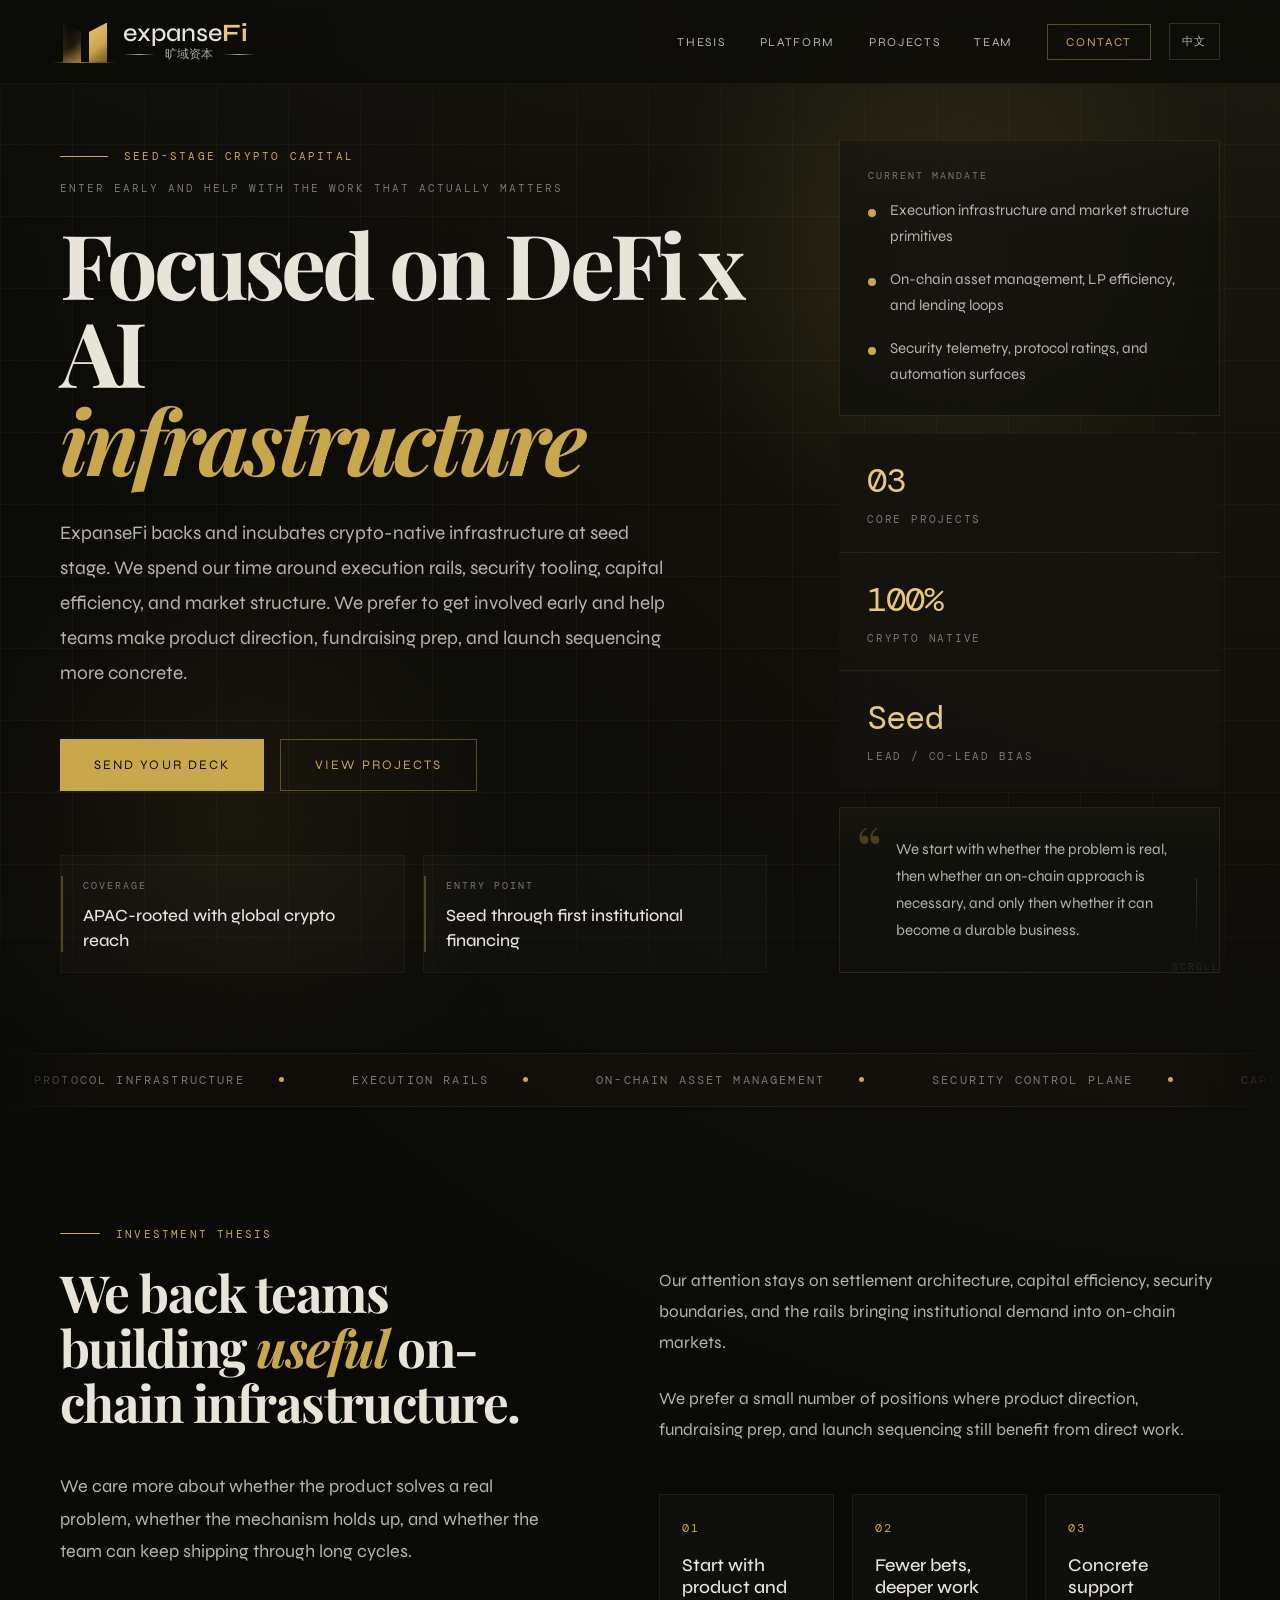
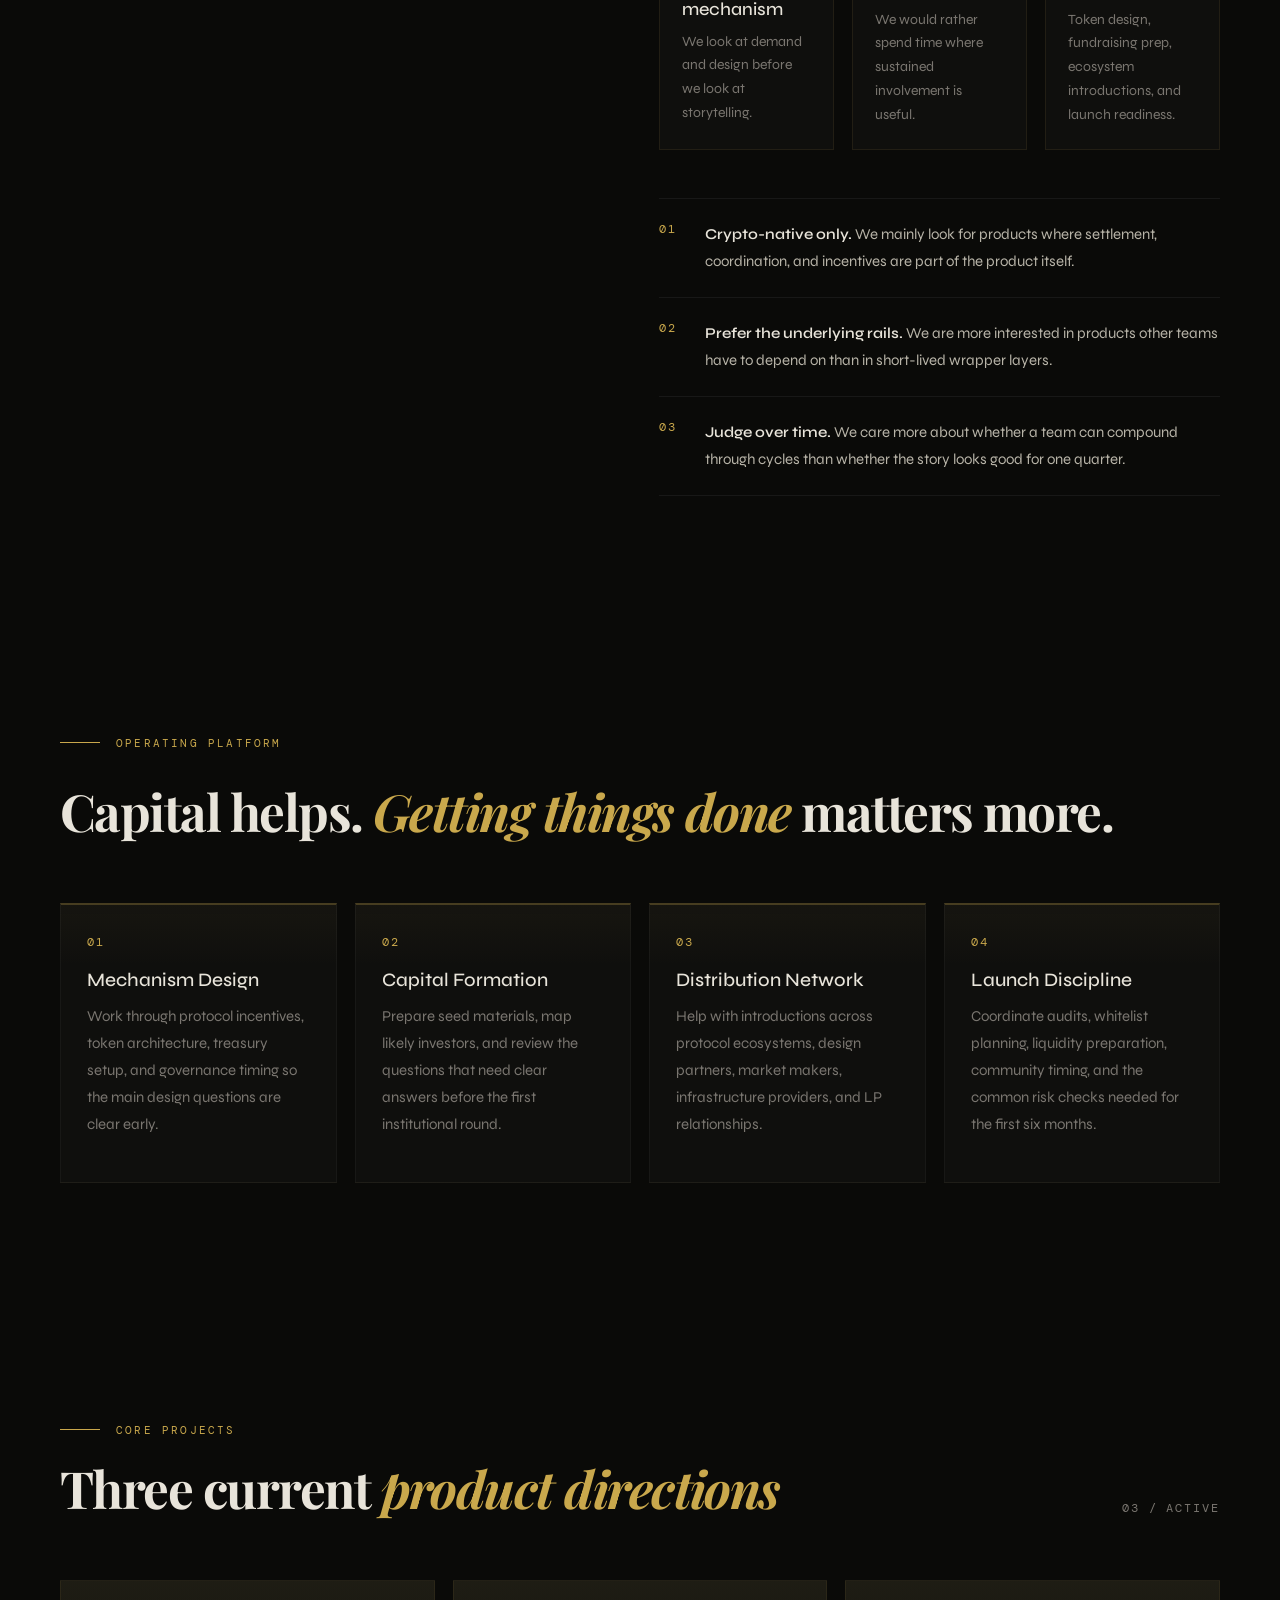
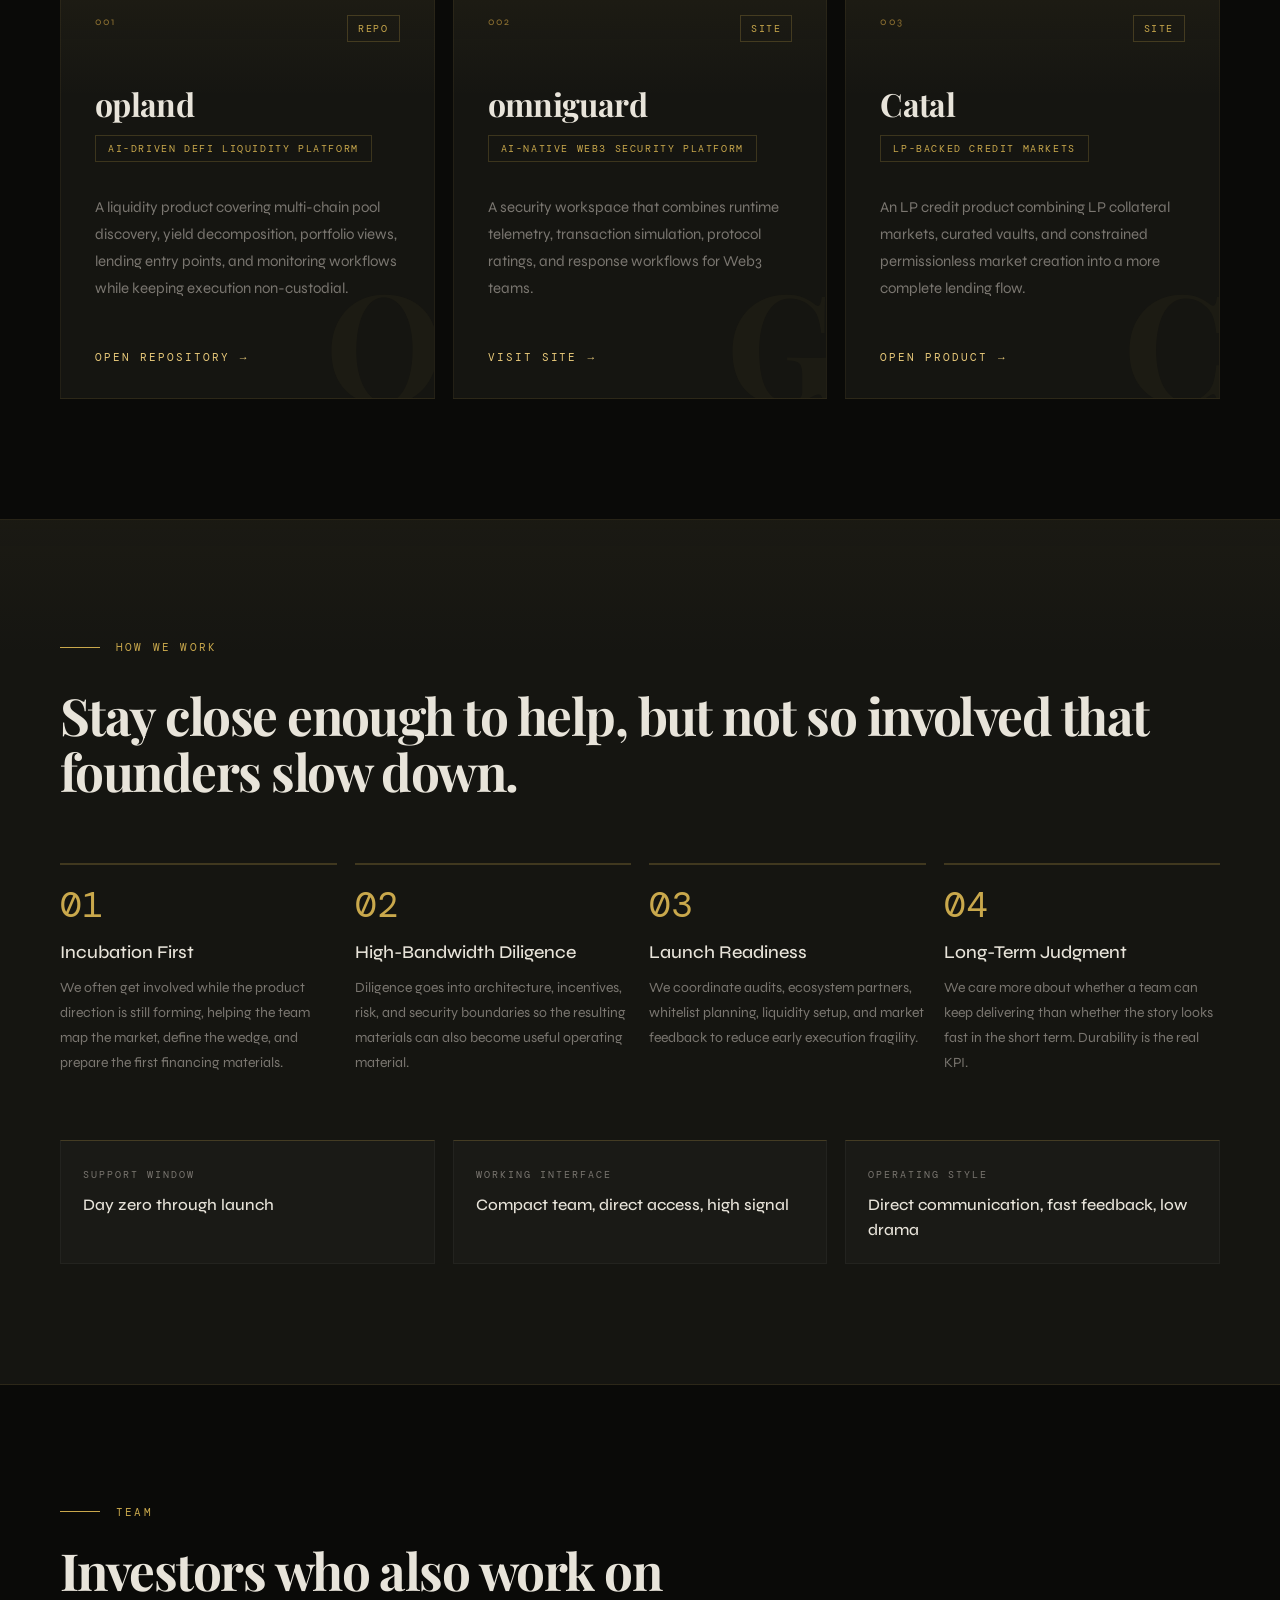
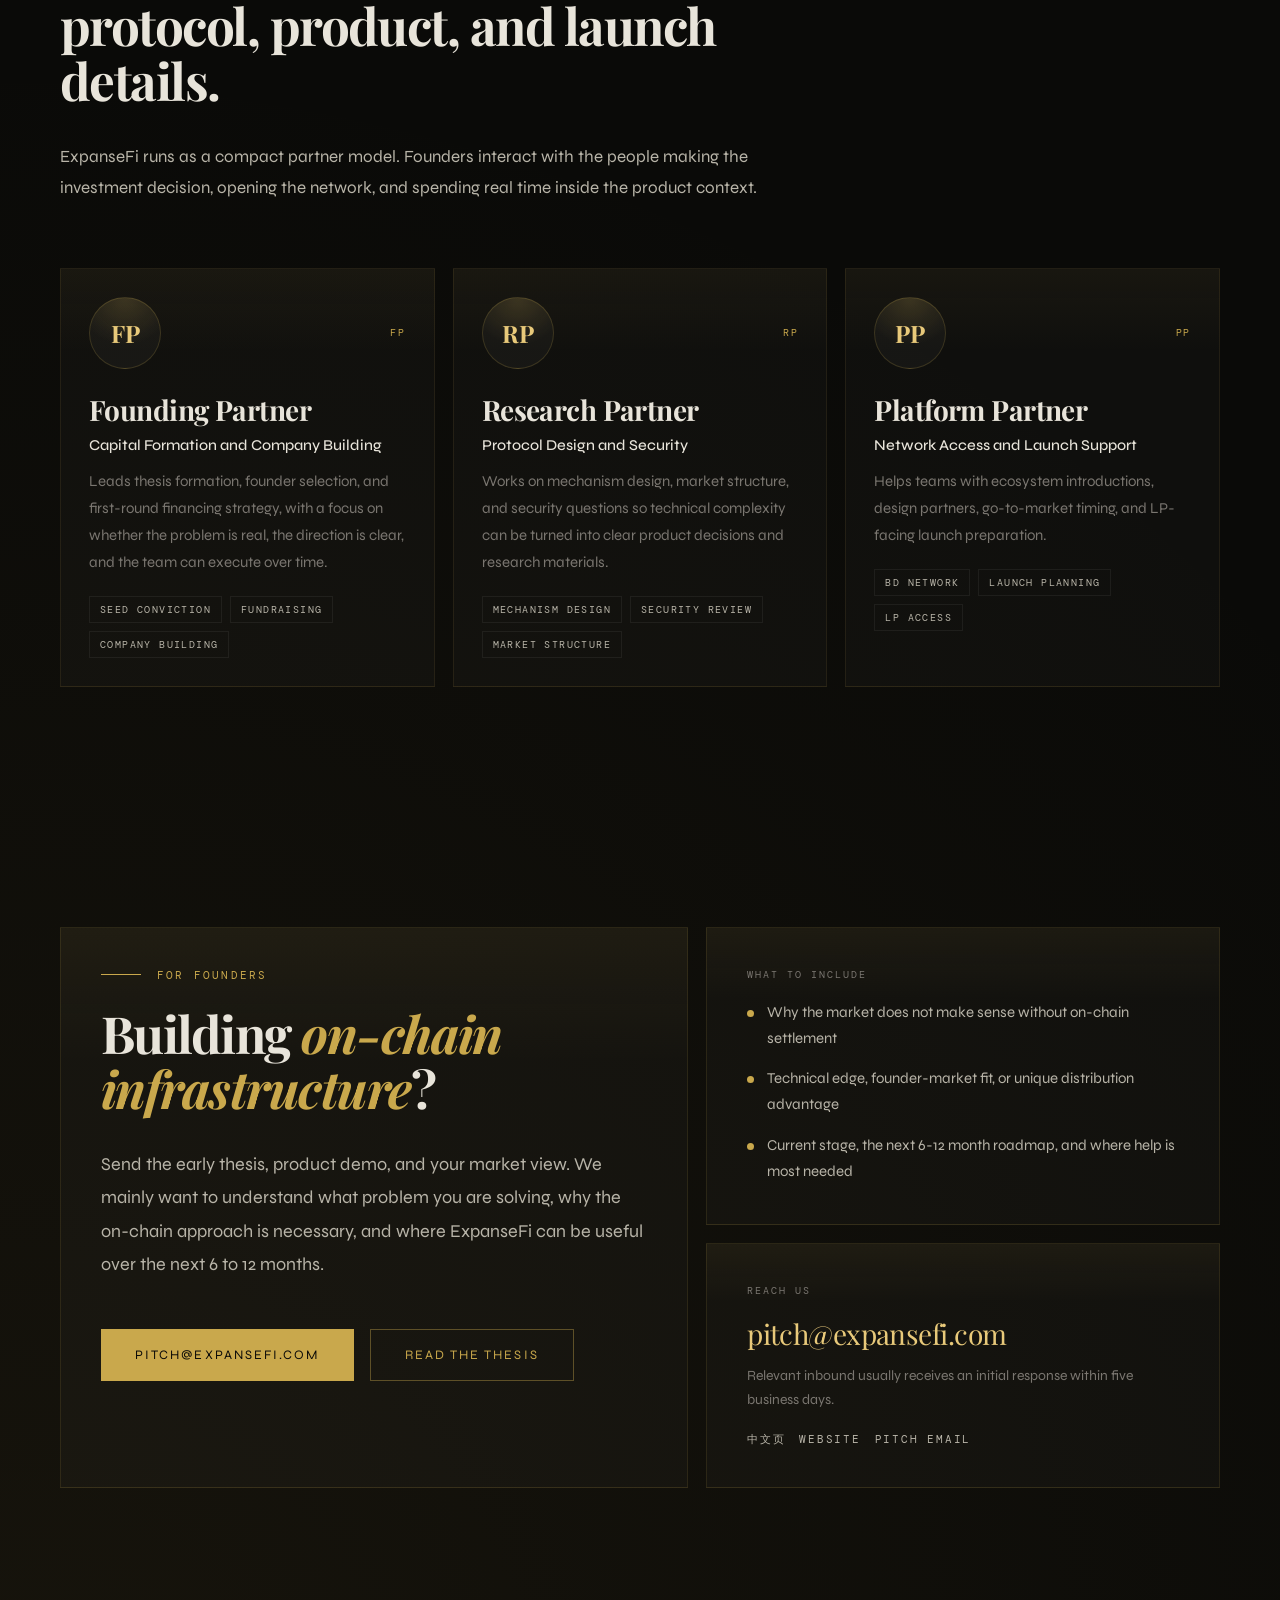
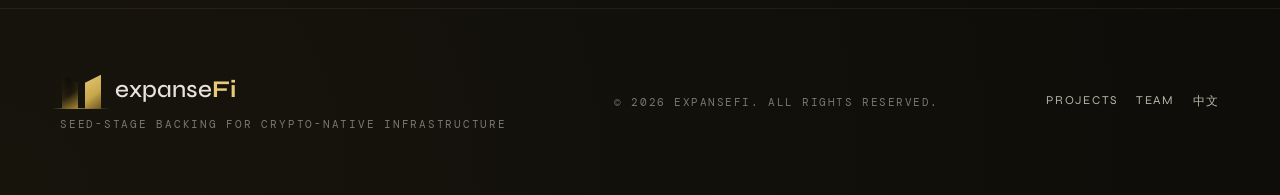
==== commit dcfda7d5: "Update logo to match gold brand theme" ====
--- a/en/index.html
+++ b/en/index.html
@@ -37,11 +37,14 @@
   <div id="cursor-ring" aria-hidden="true"></div>
 
   <nav id="navbar" class="navbar" aria-label="Primary navigation">
-    <a href="#hero" class="logo">
-      <span class="logo-mark">EF</span>
-      <span class="logo-text">
-        <strong>ExpanseFi</strong>
-        <small>旷域资本 · Seed-Stage Crypto Capital</small>
+    <a href="#hero" class="logo" aria-label="ExpanseFi">
+      <span class="logo-mark" aria-hidden="true">
+        <span class="logo-panel logo-panel-dark"></span>
+        <span class="logo-panel logo-panel-gold"></span>
+      </span>
+      <span class="logo-text" aria-hidden="true">
+        <strong class="logo-name">expanse<span>Fi</span></strong>
+        <small class="logo-subline">旷域资本</small>
       </span>
     </a>
 
@@ -367,7 +370,13 @@
 
   <footer>
     <div class="footer-brand">
-      <div class="footer-logo">ExpanseFi</div>
+      <div class="footer-logo">
+        <span class="logo-mark" aria-hidden="true">
+          <span class="logo-panel logo-panel-dark"></span>
+          <span class="logo-panel logo-panel-gold"></span>
+        </span>
+        <span class="logo-name">expanse<span>Fi</span></span>
+      </div>
       <p class="footer-tagline">Seed-stage backing for crypto-native infrastructure</p>
     </div>
     <div class="footer-copy">© <span data-current-year></span> ExpanseFi. All rights reserved.</div>
--- a/global.css
+++ b/global.css
@@ -21,7 +21,7 @@
 body {
   background:
     radial-gradient(circle at top right, rgba(201, 168, 76, 0.08), transparent 22%),
-    radial-gradient(circle at bottom left, rgba(74, 155, 138, 0.08), transparent 26%),
+    radial-gradient(circle at bottom left, rgba(138, 110, 48, 0.1), transparent 26%),
     var(--ink);
   color: var(--text-primary);
   font-family: var(--font-sans);
@@ -172,41 +172,91 @@
 .logo {
   display: inline-flex;
   align-items: center;
-  gap: 14px;
+  gap: 13px;
+  min-width: max-content;
+  padding: 6px 0;
 }
 
 .logo-mark {
-  width: 40px;
+  position: relative;
+  width: 50px;
+  height: 42px;
+  display: inline-flex;
+  align-items: flex-end;
+  justify-content: center;
+  gap: 8px;
+  flex: 0 0 auto;
+  isolation: isolate;
+}
+
+.logo-mark::after {
+  content: "";
+  position: absolute;
+  right: -8px;
+  bottom: 0;
+  left: -8px;
+  height: 1px;
+  background: linear-gradient(90deg, transparent, rgba(232, 201, 122, 0.76), rgba(201, 168, 76, 0.5), transparent);
+  opacity: 0.82;
+}
+
+.logo-panel {
+  position: relative;
+  z-index: 1;
+  width: 18px;
   height: 40px;
-  border: 1px solid rgba(201, 168, 76, 0.46);
-  display: inline-flex;
-  align-items: center;
-  justify-content: center;
-  color: var(--gold);
-  font-family: var(--font-mono);
+  transform-origin: bottom center;
+  box-shadow:
+    0 12px 22px rgba(0, 0, 0, 0.28),
+    inset 0 -7px 12px rgba(201, 168, 76, 0.22);
+}
+
+.logo-panel-dark {
+  clip-path: polygon(0 0, 100% 24%, 100% 100%, 0 100%);
+  background: linear-gradient(145deg, #050504 6%, #18140b 56%, #9f7d2e 100%);
+}
+
+.logo-panel-gold {
+  clip-path: polygon(0 24%, 100% 0, 100% 100%, 0 100%);
+  background: linear-gradient(145deg, var(--gold-light) 0%, var(--gold) 58%, #5a4317 100%);
+}
+
+.logo-text {
+  display: grid;
+  gap: 4px;
+  justify-items: start;
+}
+
+.logo-name {
+  color: var(--text-primary);
+  font-family: var(--font-sans);
+  font-size: 25px;
+  font-weight: 500;
+  line-height: 0.86;
+  letter-spacing: 0;
+}
+
+.logo-name span {
+  color: var(--gold-light);
+  font-weight: 700;
+}
+
+.logo-subline {
+  display: grid;
+  grid-template-columns: 32px auto 32px;
+  align-items: center;
+  gap: 10px;
+  color: rgba(232, 228, 218, 0.72);
   font-size: 12px;
-  letter-spacing: 0.16em;
-}
-
-.logo-text {
-  display: flex;
-  flex-direction: column;
-  gap: 2px;
-}
-
-.logo-text strong {
-  font-family: var(--font-display);
-  font-size: 21px;
-  font-weight: 700;
-  letter-spacing: -0.01em;
-}
-
-.logo-text small {
-  color: var(--text-dim);
-  font-family: var(--font-mono);
-  font-size: 10px;
-  letter-spacing: 0.16em;
-  text-transform: uppercase;
+  line-height: 1;
+  letter-spacing: 0;
+}
+
+.logo-subline::before,
+.logo-subline::after {
+  content: "";
+  height: 1px;
+  background: linear-gradient(90deg, transparent, rgba(232, 228, 218, 0.72), transparent);
 }
 
 .nav-links {
@@ -388,7 +438,7 @@
   inset: 0;
   background:
     radial-gradient(circle at 74% 24%, rgba(201, 168, 76, 0.14), transparent 24%),
-    radial-gradient(circle at 18% 78%, rgba(74, 155, 138, 0.12), transparent 22%),
+    radial-gradient(circle at 18% 78%, rgba(138, 110, 48, 0.12), transparent 22%),
     linear-gradient(180deg, rgba(255, 255, 255, 0.02), transparent 24%);
   pointer-events: none;
 }
@@ -458,9 +508,9 @@
 
 .hero-title {
   font-family: var(--font-display);
-  font-size: clamp(60px, 8vw, 112px);
-  line-height: 0.94;
-  letter-spacing: -0.05em;
+  font-size: clamp(54px, 7vw, 96px);
+  line-height: 0.98;
+  letter-spacing: -0.045em;
   margin-bottom: var(--space-4);
 }
 
@@ -491,9 +541,33 @@
 }
 
 .hero-note {
-  padding: 18px 20px;
+  position: relative;
+  padding: 18px 20px 18px 22px;
   background: rgba(255, 255, 255, 0.02);
   border: 1px solid rgba(255, 255, 255, 0.04);
+  transition:
+    border-color var(--duration-base) var(--ease-out),
+    background var(--duration-base) var(--ease-out);
+}
+
+.hero-note::before {
+  content: "";
+  position: absolute;
+  left: 0;
+  top: 20px;
+  bottom: 20px;
+  width: 2px;
+  background: rgba(201, 168, 76, 0.35);
+  transition: background var(--duration-base) var(--ease-out);
+}
+
+.hero-note:hover {
+  border-color: rgba(201, 168, 76, 0.18);
+  background: rgba(201, 168, 76, 0.03);
+}
+
+.hero-note:hover::before {
+  background: var(--gold);
 }
 
 .hero-note strong {
@@ -577,7 +651,25 @@
   display: none;
 }
 
+.rail-panel-quote {
+  position: relative;
+}
+
+.rail-panel-quote::before {
+  content: "“";
+  position: absolute;
+  top: 8px;
+  left: 16px;
+  font-family: var(--font-display);
+  font-size: 64px;
+  line-height: 1;
+  color: rgba(201, 168, 76, 0.3);
+  pointer-events: none;
+}
+
 .rail-panel-quote p {
+  position: relative;
+  padding-left: 28px;
   color: var(--text-muted);
   font-size: 15px;
   line-height: 1.8;
@@ -607,10 +699,13 @@
 
 /* Marquee */
 .marquee-wrap {
+  position: relative;
   overflow: hidden;
   border-top: var(--border-subtle);
   border-bottom: var(--border-subtle);
   background: rgba(201, 168, 76, 0.03);
+  mask-image: linear-gradient(90deg, transparent 0, black 8%, black 92%, transparent 100%);
+  -webkit-mask-image: linear-gradient(90deg, transparent 0, black 8%, black 92%, transparent 100%);
 }
 
 .marquee-track {
@@ -688,6 +783,16 @@
   padding: 22px;
   border: 1px solid rgba(201, 168, 76, 0.1);
   background: rgba(255, 255, 255, 0.018);
+  transition:
+    border-color var(--duration-base) var(--ease-out),
+    background var(--duration-base) var(--ease-out),
+    transform var(--duration-base) var(--ease-out);
+}
+
+.matrix-card:hover {
+  transform: translateY(-2px);
+  border-color: rgba(201, 168, 76, 0.24);
+  background: rgba(201, 168, 76, 0.035);
 }
 
 .matrix-num,
@@ -775,6 +880,18 @@
   border-left: 1px solid rgba(255, 255, 255, 0.04);
   border-right: 1px solid rgba(255, 255, 255, 0.04);
   border-bottom: 1px solid rgba(255, 255, 255, 0.04);
+  transition:
+    transform var(--duration-base) var(--ease-out),
+    border-top-color var(--duration-base) var(--ease-out),
+    background var(--duration-base) var(--ease-out);
+}
+
+.platform-card:hover {
+  transform: translateY(-3px);
+  border-top-color: var(--gold);
+  background:
+    linear-gradient(180deg, rgba(201, 168, 76, 0.07), transparent 24%),
+    rgba(255, 255, 255, 0.03);
 }
 
 .platform-card h3 {
@@ -1002,6 +1119,11 @@
 .approach-item {
   padding-top: 22px;
   border-top: 2px solid rgba(201, 168, 76, 0.24);
+  transition: border-top-color var(--duration-base) var(--ease-out);
+}
+
+.approach-item:hover {
+  border-top-color: var(--gold);
 }
 
 .approach-num {
@@ -1030,9 +1152,19 @@
 }
 
 .support-card {
-  padding: 20px 22px;
+  position: relative;
+  padding: 22px 22px 20px;
   border: 1px solid rgba(255, 255, 255, 0.04);
+  border-top: 1px solid rgba(201, 168, 76, 0.24);
   background: rgba(255, 255, 255, 0.02);
+  transition:
+    border-color var(--duration-base) var(--ease-out),
+    background var(--duration-base) var(--ease-out);
+}
+
+.support-card:hover {
+  border-top-color: var(--gold);
+  background: rgba(201, 168, 76, 0.035);
 }
 
 .support-card strong {
@@ -1068,6 +1200,18 @@
     linear-gradient(180deg, rgba(201, 168, 76, 0.05), transparent 20%),
     rgba(255, 255, 255, 0.02);
   border: 1px solid rgba(201, 168, 76, 0.1);
+  transition:
+    border-color var(--duration-base) var(--ease-out),
+    background var(--duration-base) var(--ease-out),
+    transform var(--duration-base) var(--ease-out);
+}
+
+.team-card:hover {
+  transform: translateY(-2px);
+  border-color: rgba(201, 168, 76, 0.24);
+  background:
+    linear-gradient(180deg, rgba(201, 168, 76, 0.08), transparent 22%),
+    rgba(255, 255, 255, 0.03);
 }
 
 .team-top {
@@ -1295,14 +1439,29 @@
 
 .footer-brand {
   display: grid;
-  gap: 6px;
+  gap: 8px;
 }
 
 .footer-logo {
-  font-family: var(--font-display);
-  font-size: 22px;
-  font-weight: 700;
-  letter-spacing: -0.02em;
+  display: inline-flex;
+  align-items: center;
+  gap: 12px;
+  width: max-content;
+}
+
+.footer-logo .logo-mark {
+  width: 43px;
+  height: 36px;
+  gap: 7px;
+}
+
+.footer-logo .logo-panel {
+  width: 16px;
+  height: 34px;
+}
+
+.footer-logo .logo-name {
+  font-size: 24px;
 }
 
 .footer-tagline {
@@ -1356,6 +1515,14 @@
 }
 
 @media (max-width: 1024px) {
+  .nav-links {
+    gap: 24px;
+  }
+
+  .logo-subline {
+    display: none;
+  }
+
   .thesis-grid {
     grid-template-columns: 1fr;
     gap: 56px;
@@ -1387,8 +1554,23 @@
     display: flex;
   }
 
-  .logo-text small {
-    display: none;
+  .logo {
+    gap: 10px;
+  }
+
+  .logo-mark {
+    width: 42px;
+    height: 36px;
+    gap: 7px;
+  }
+
+  .logo-panel {
+    width: 15px;
+    height: 34px;
+  }
+
+  .logo-name {
+    font-size: 22px;
   }
 
   .hero {
